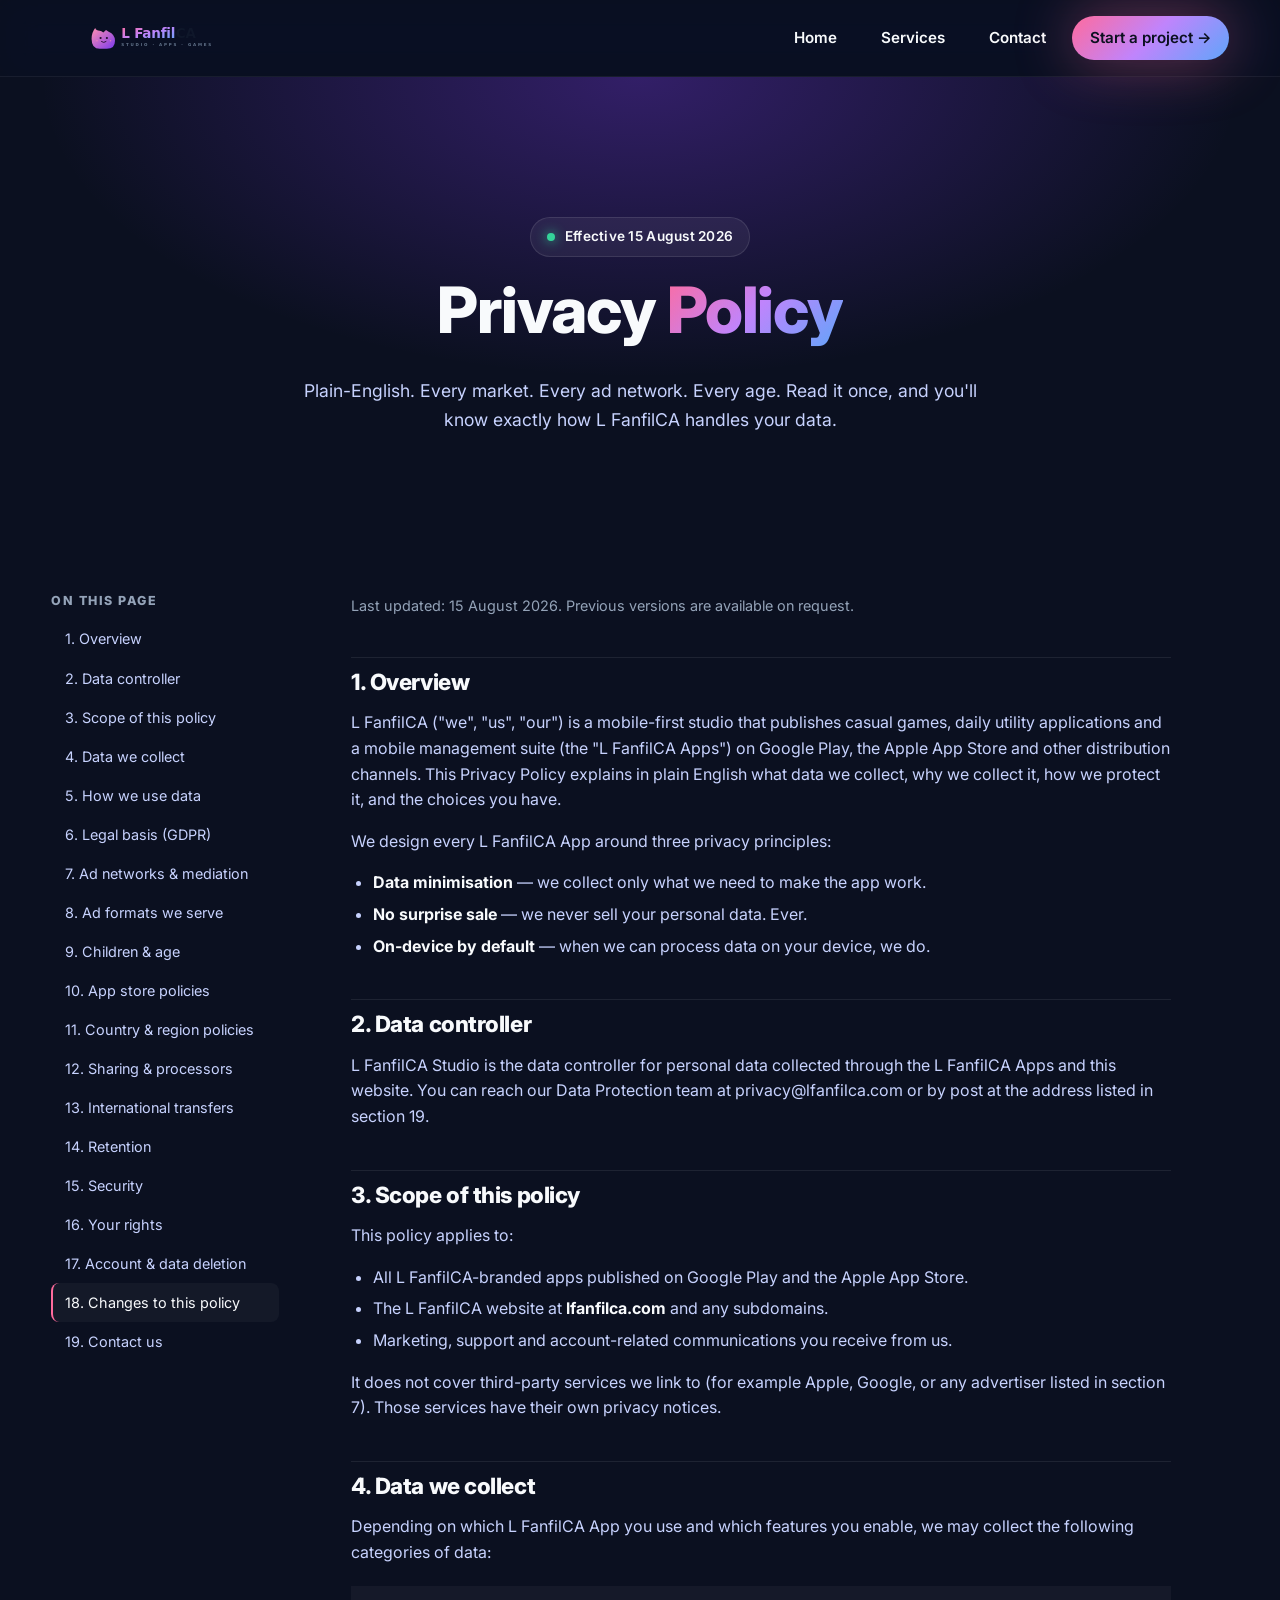
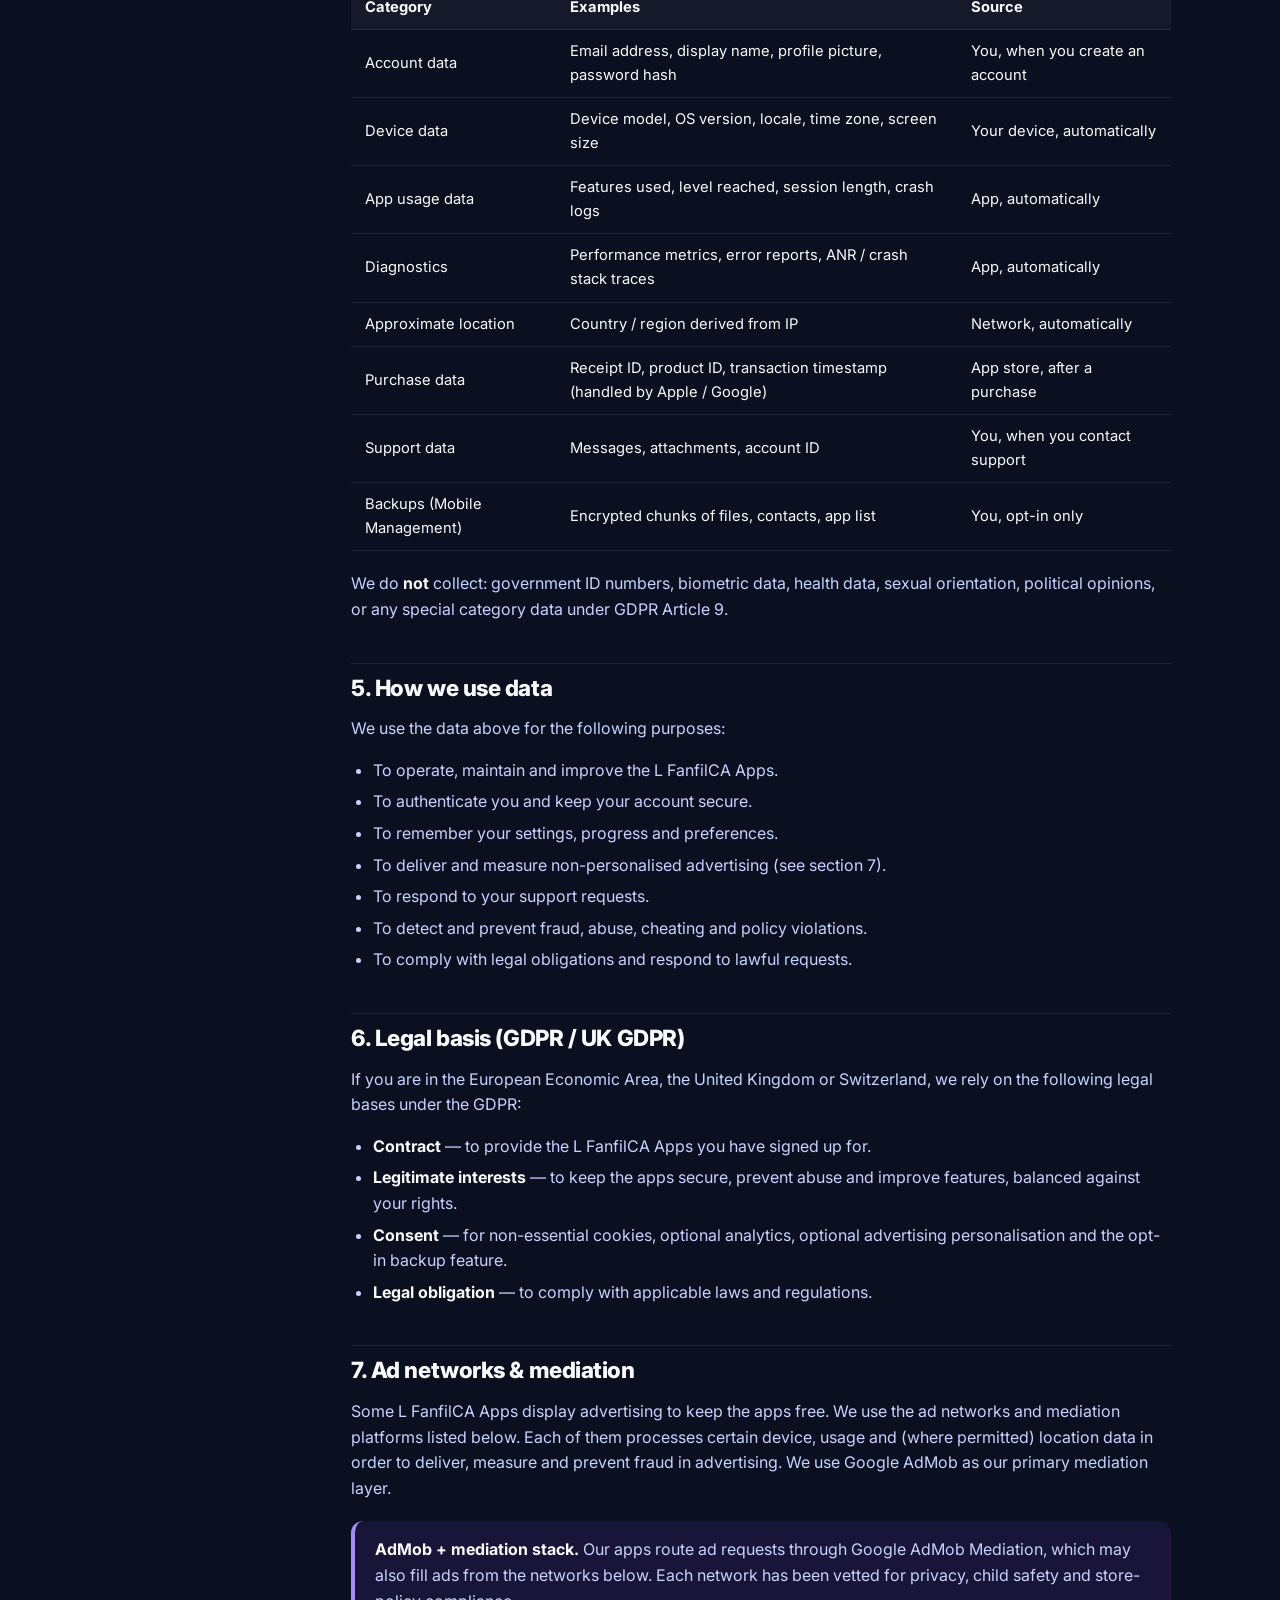
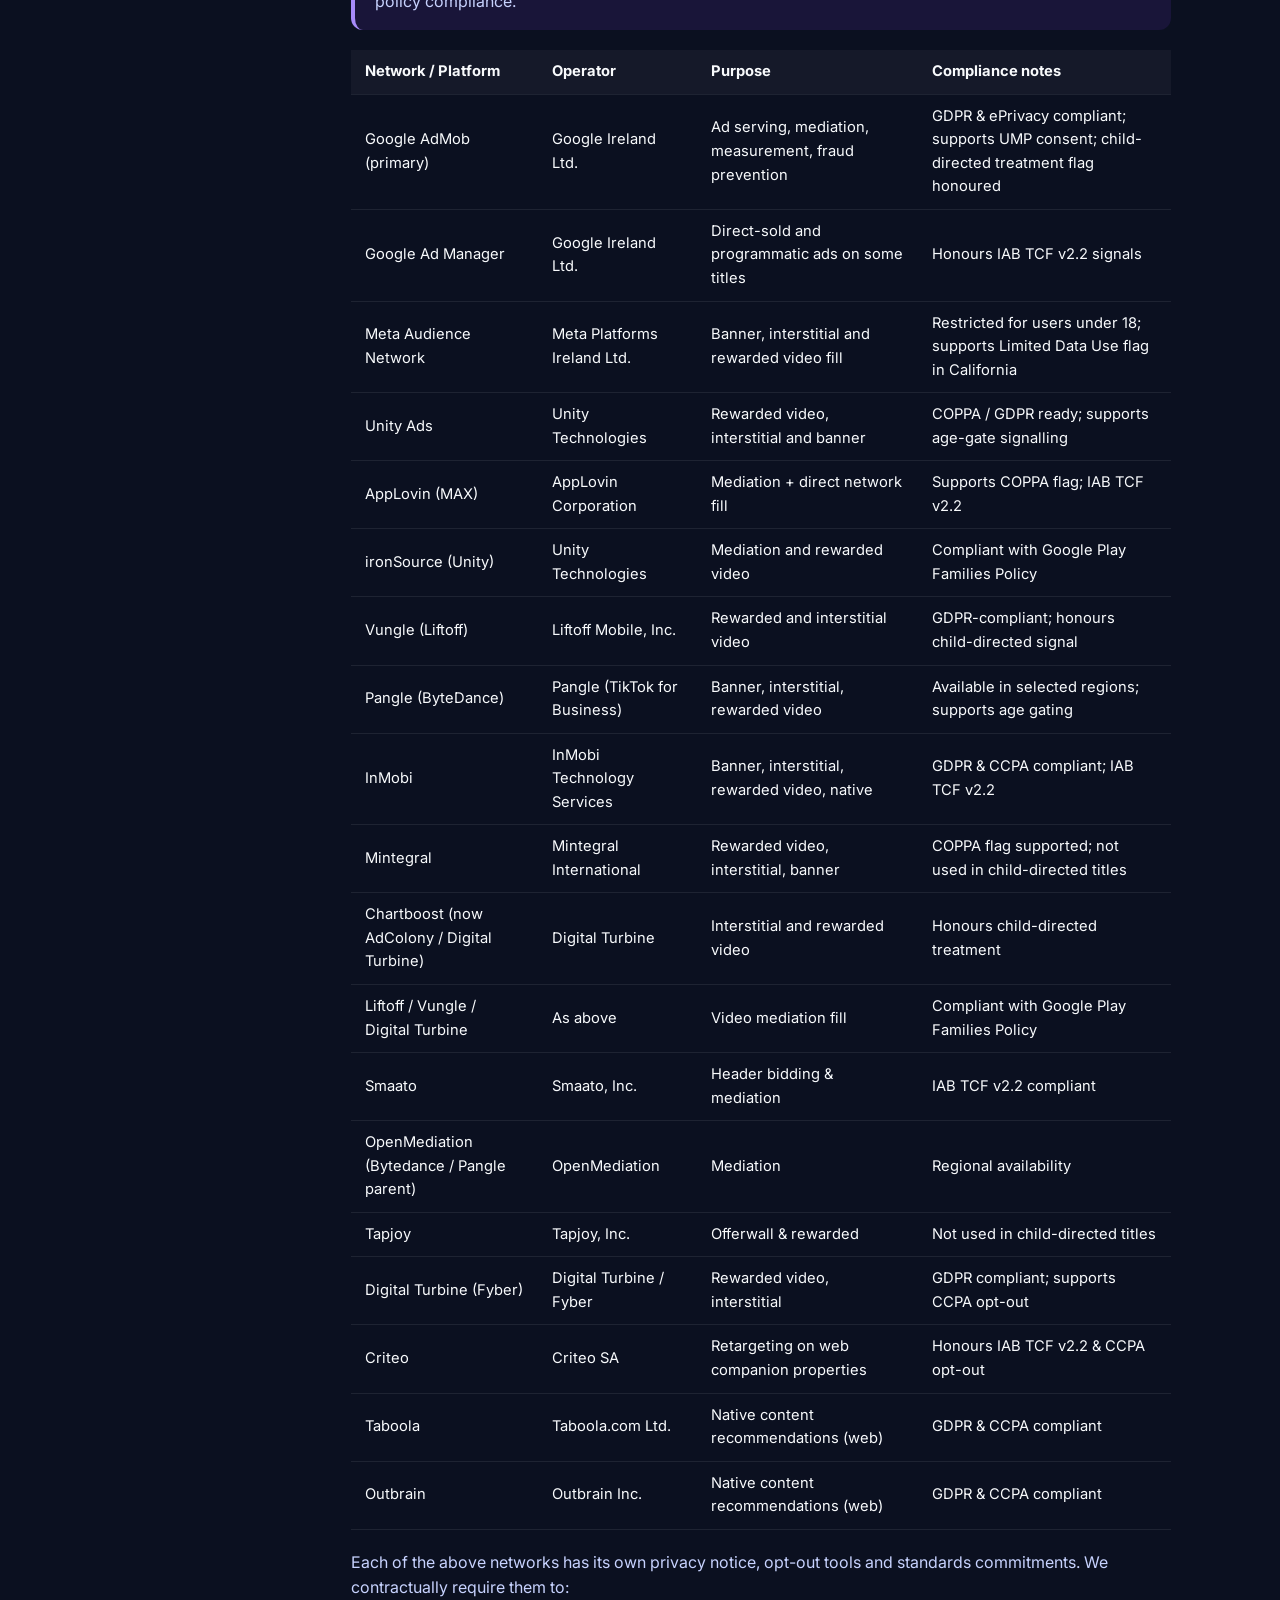
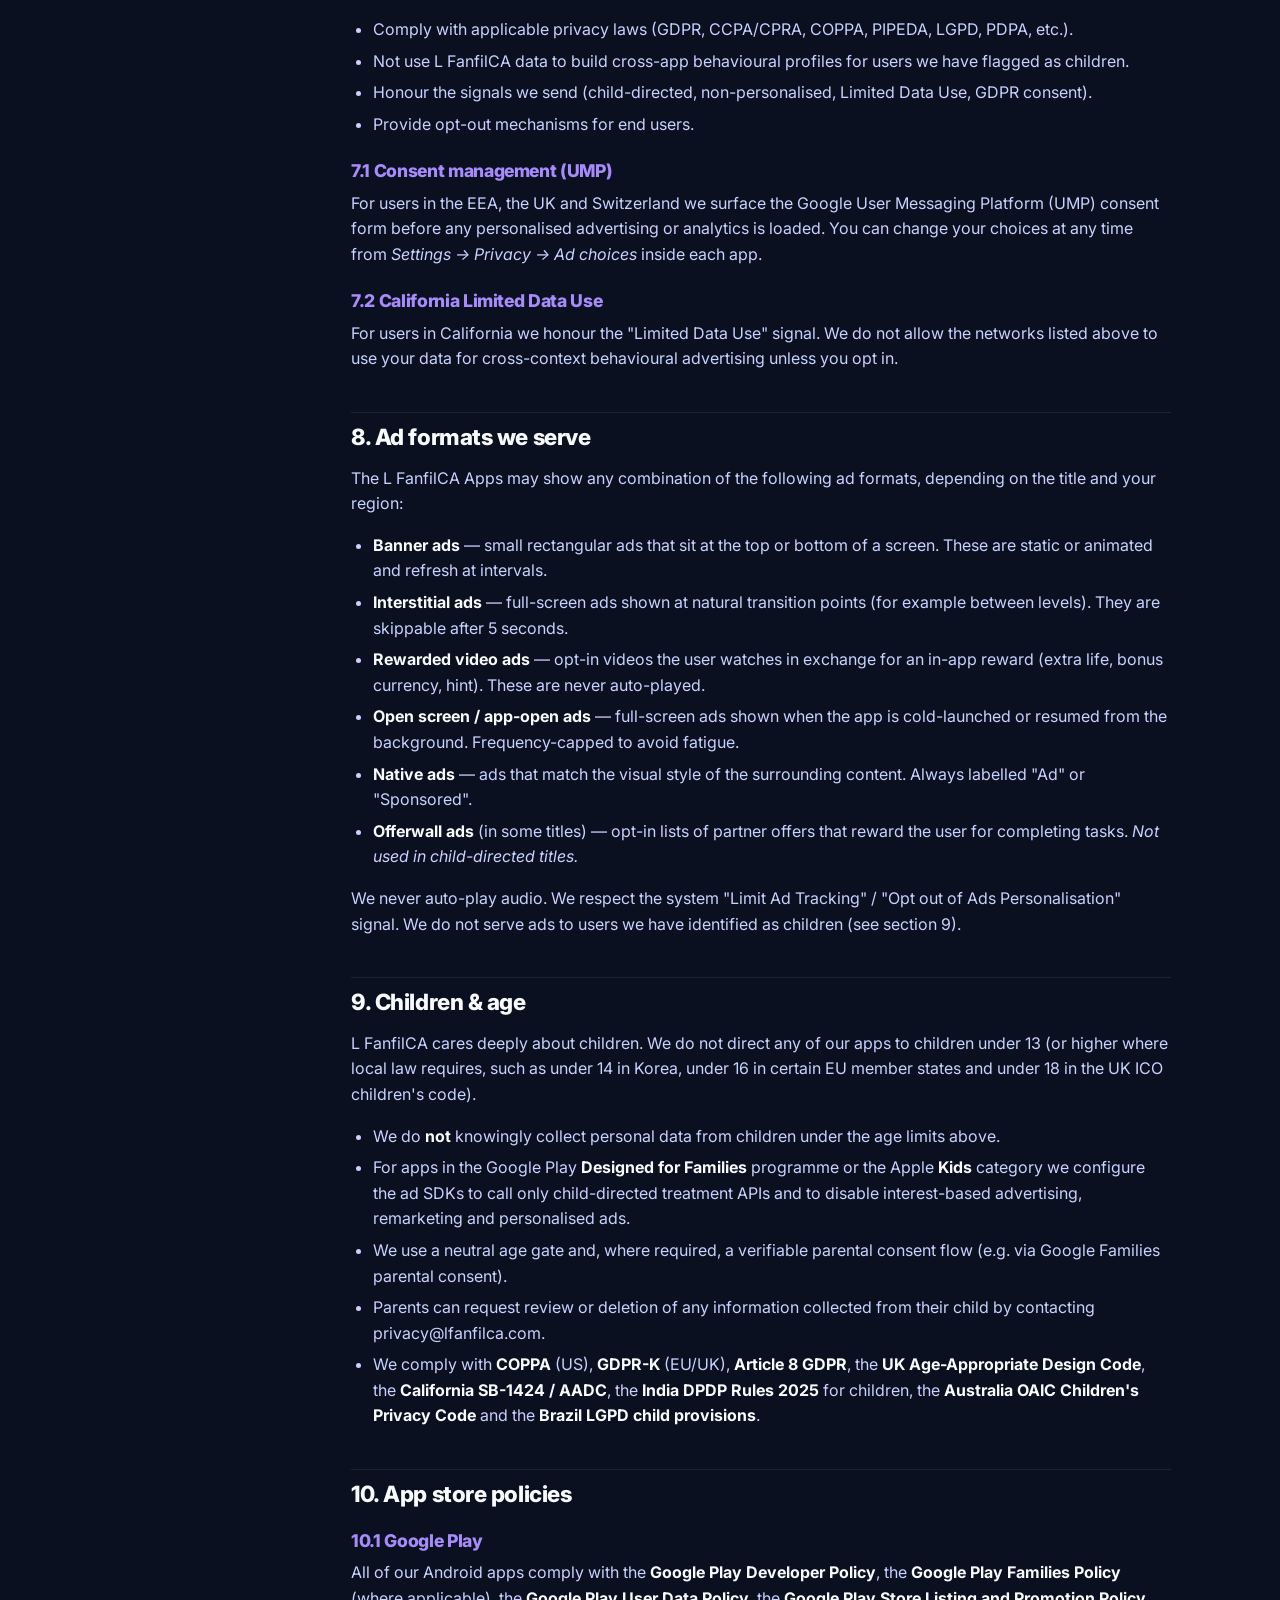
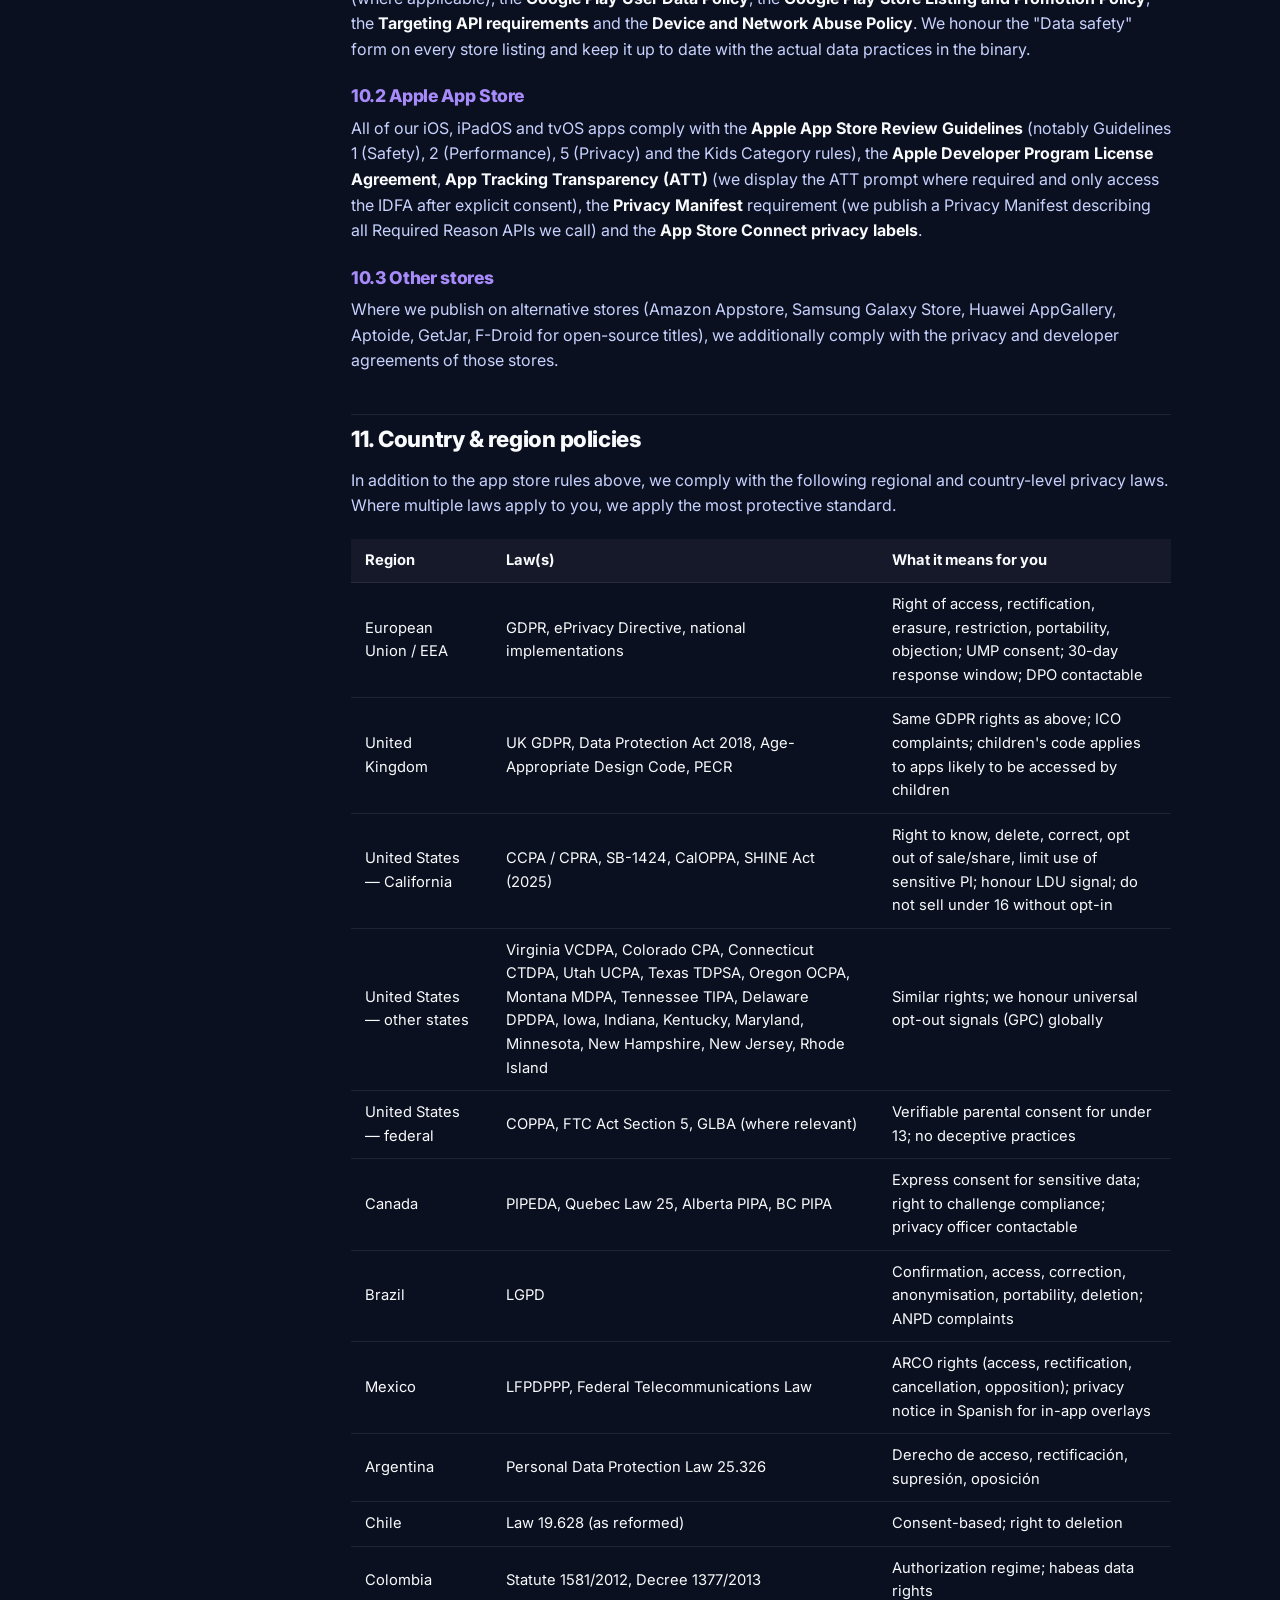
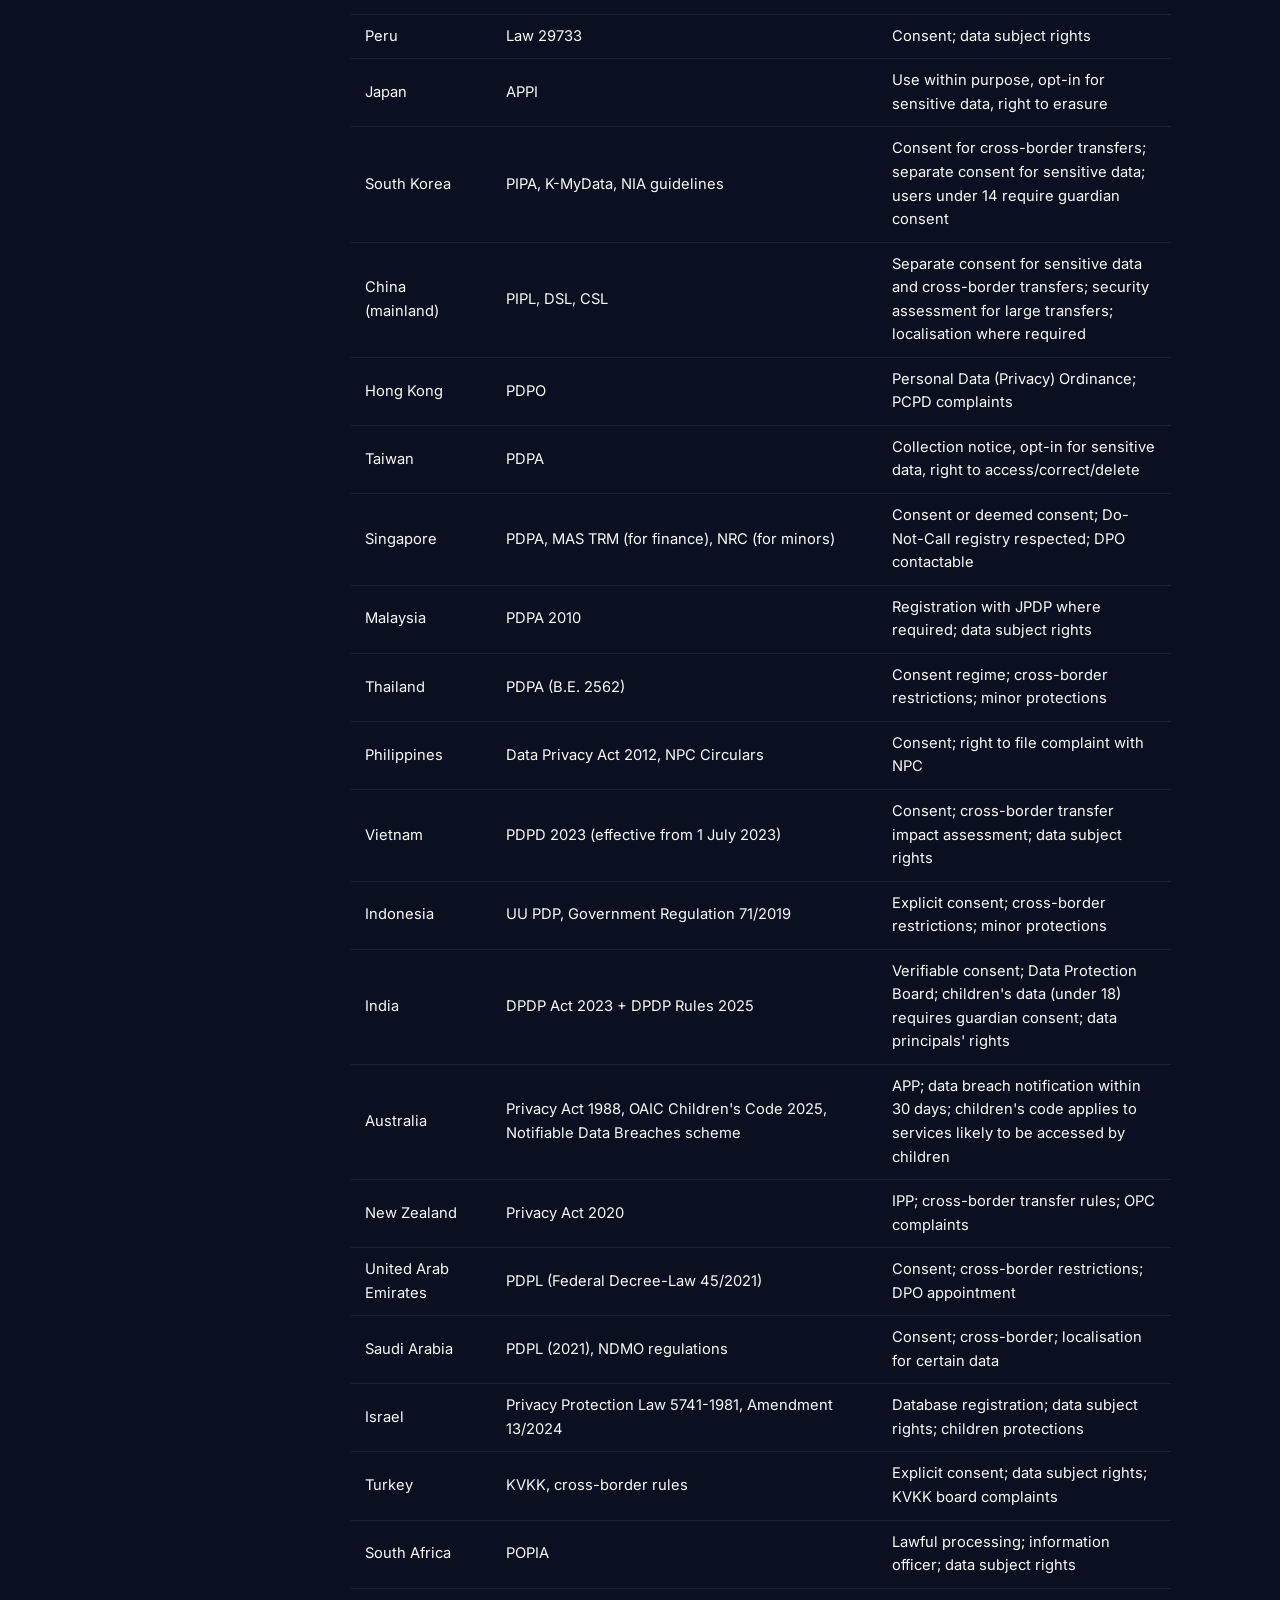
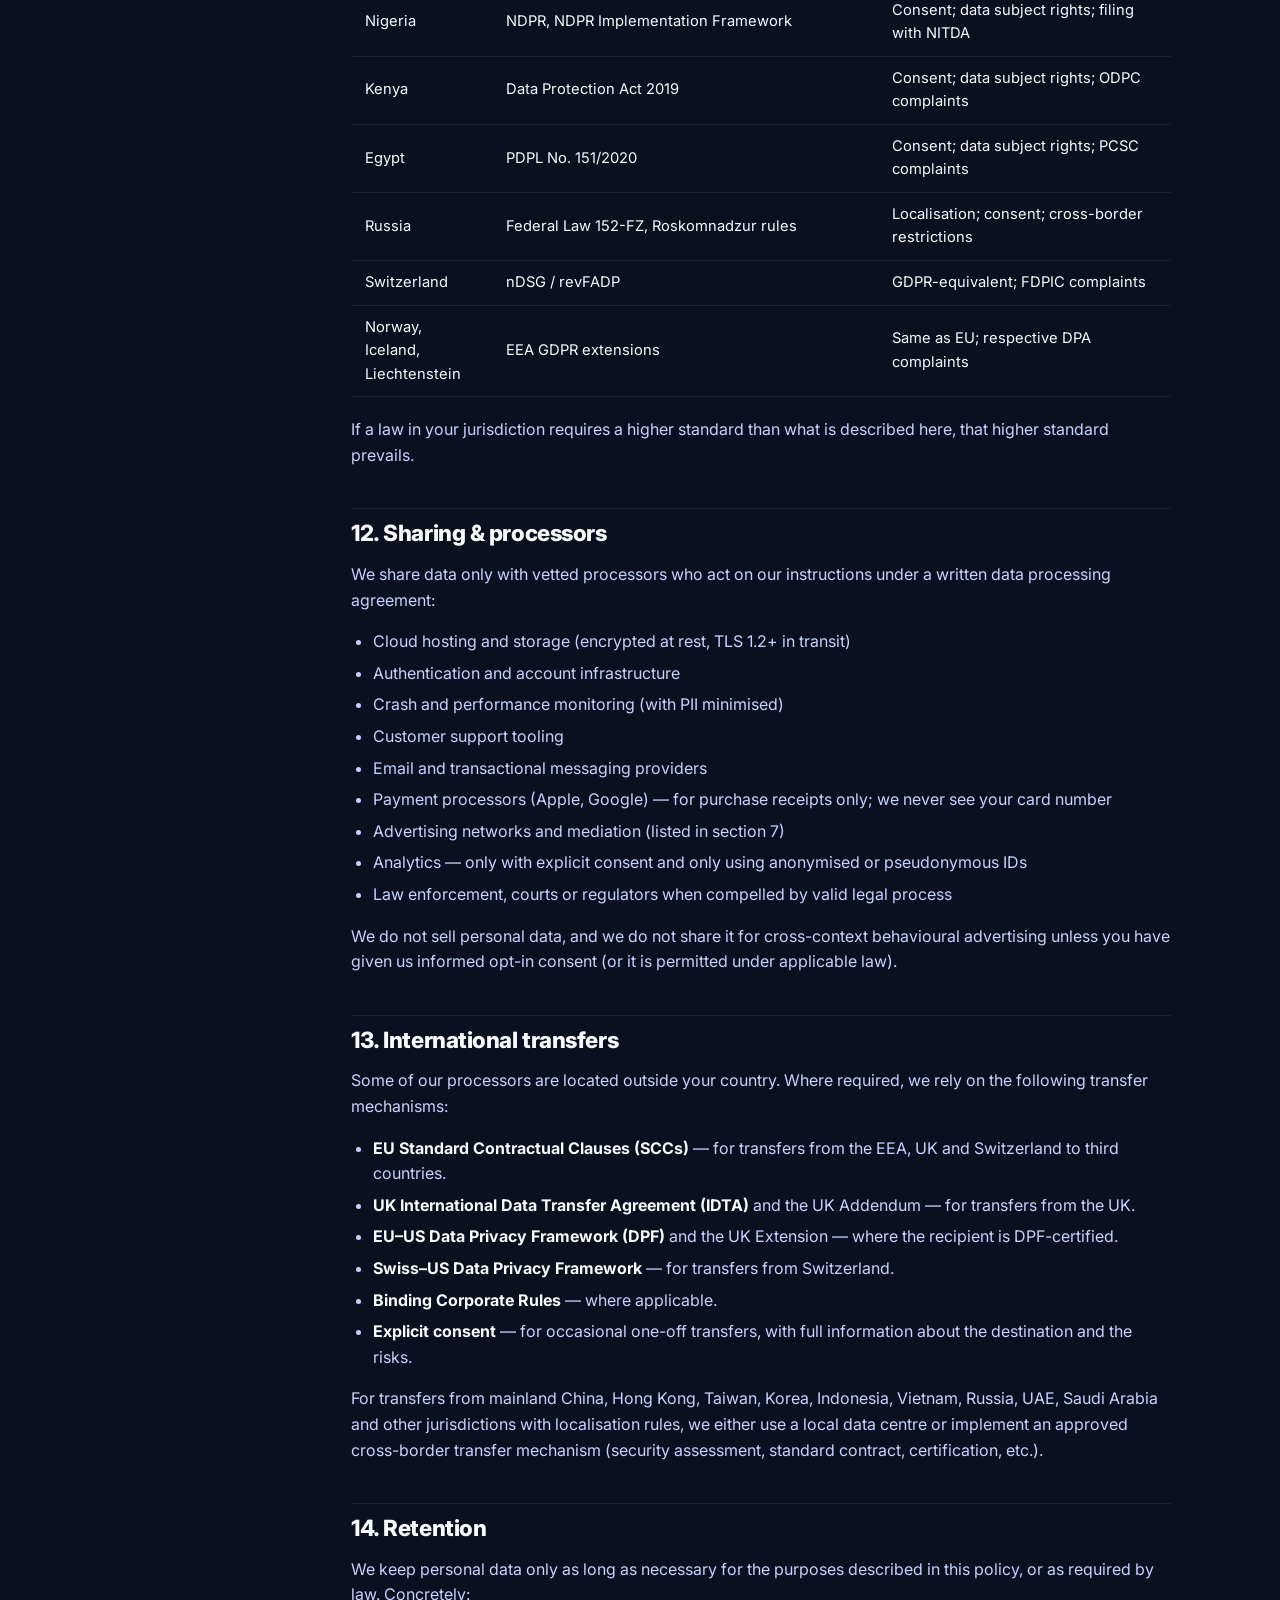
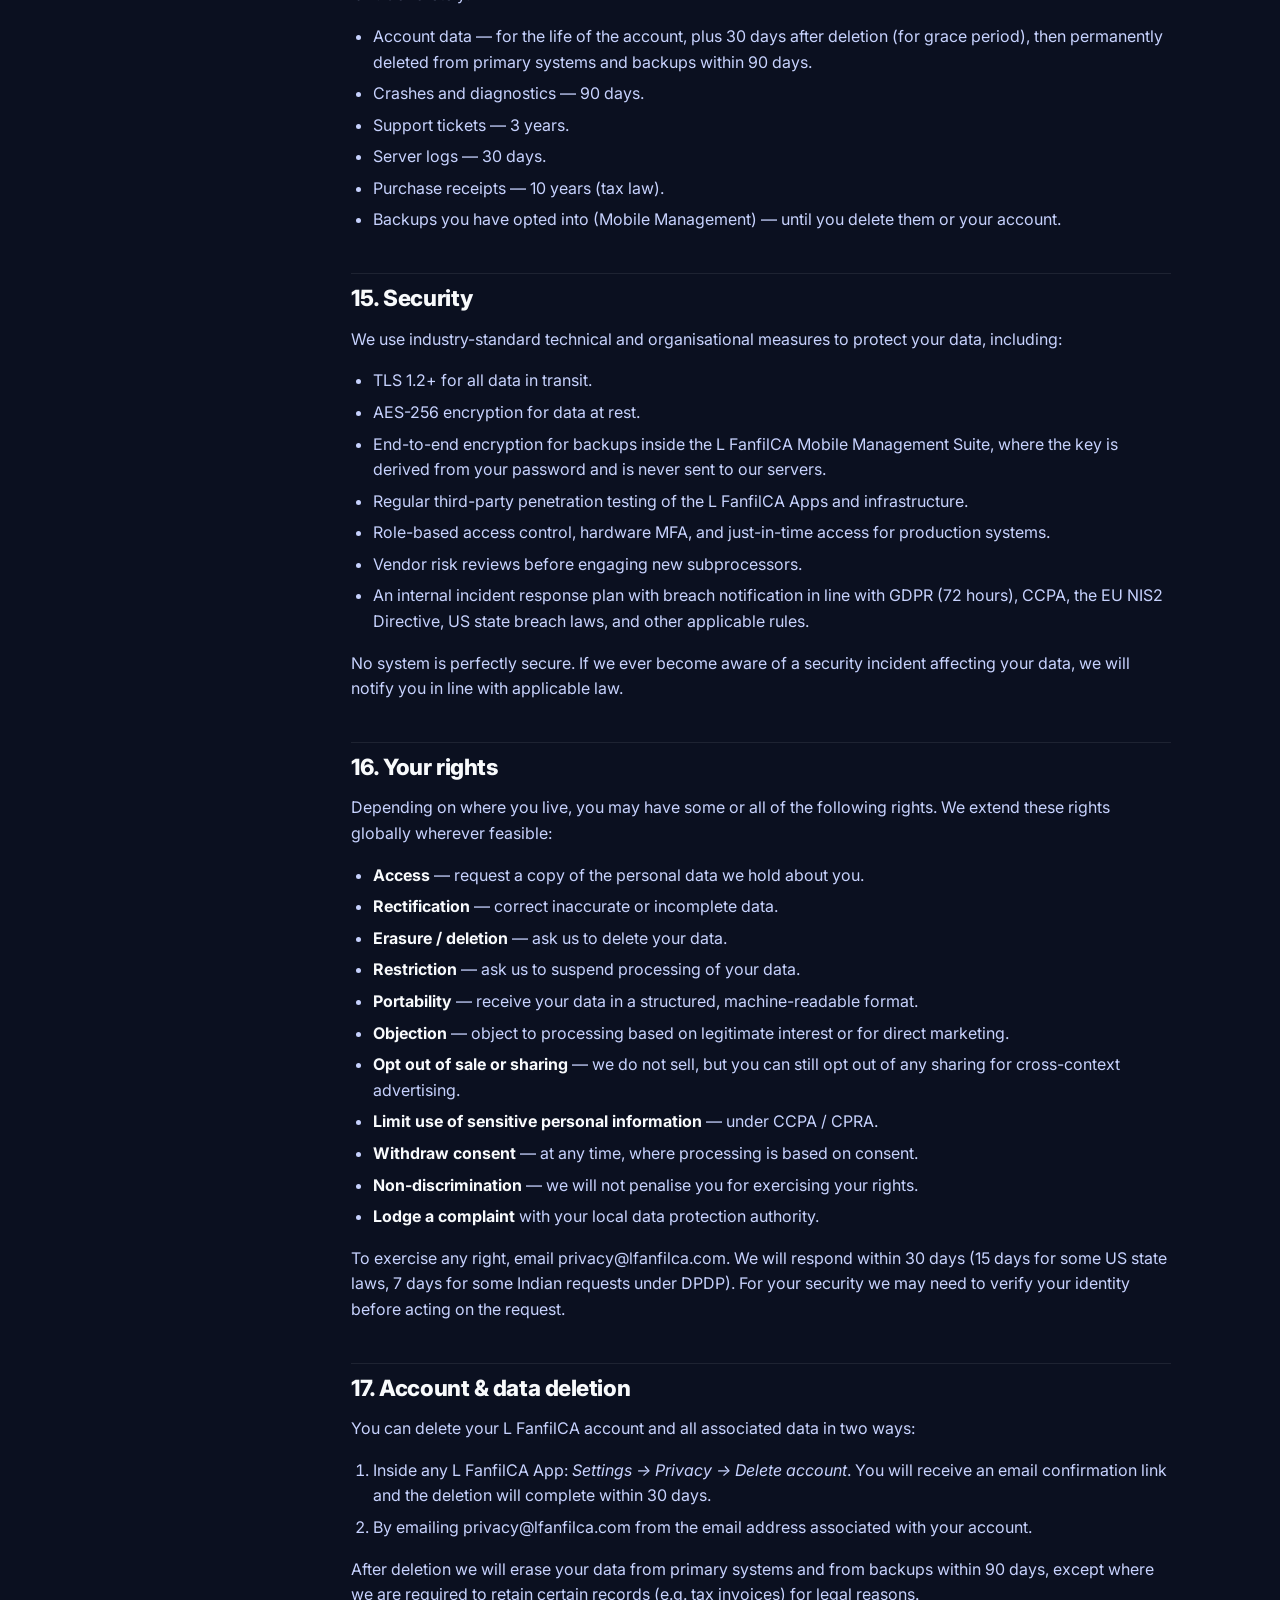
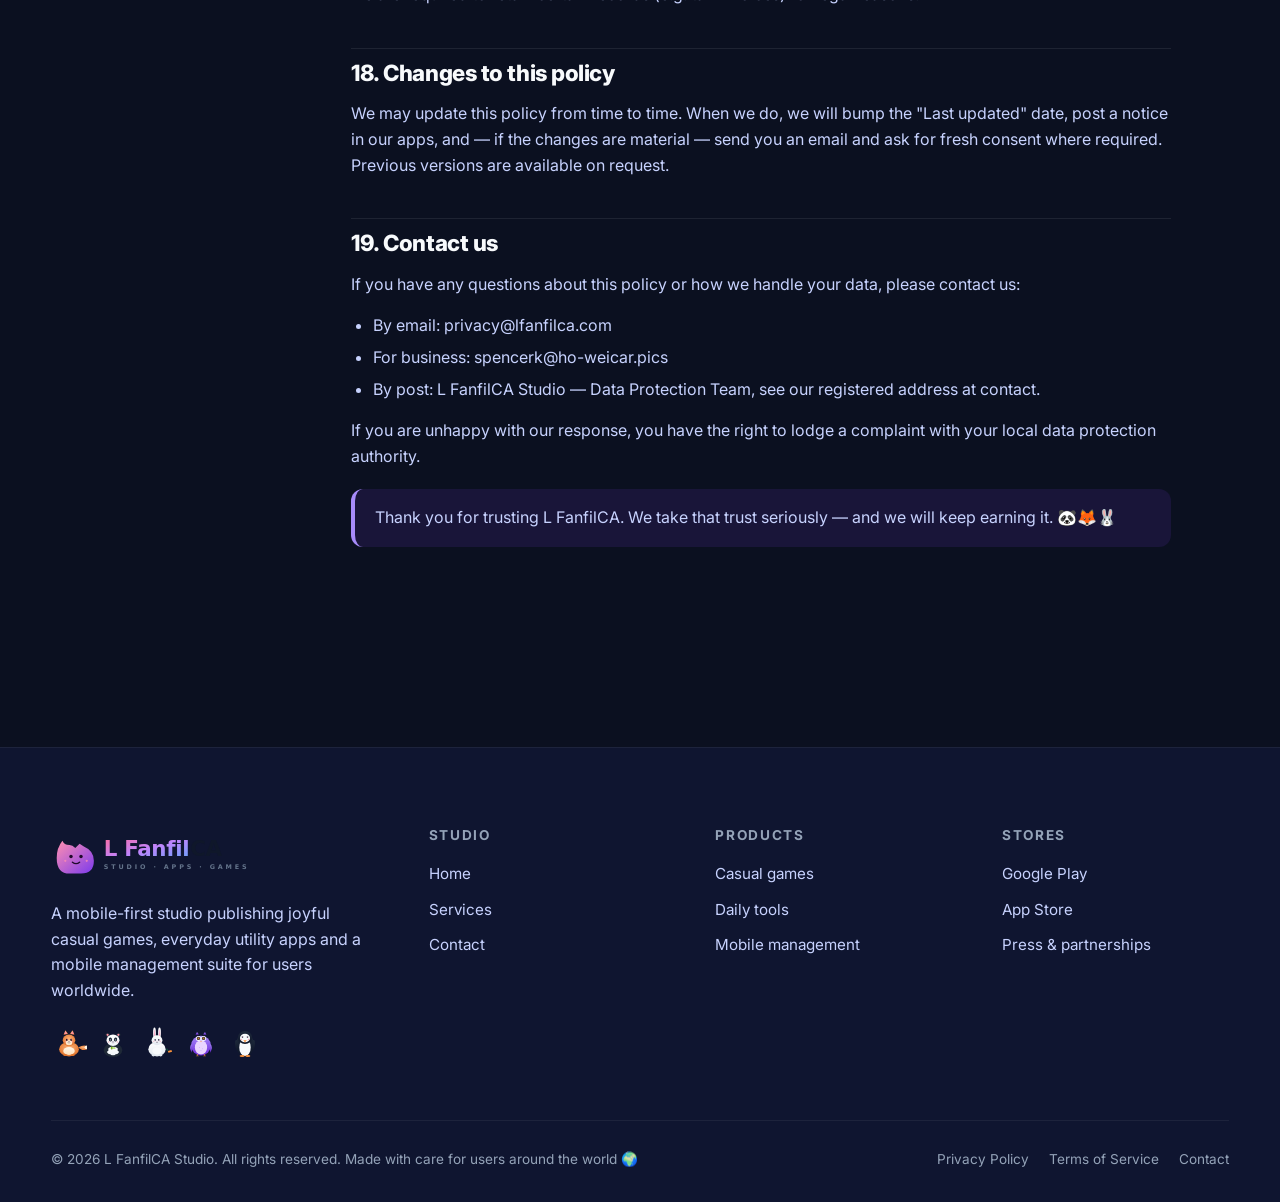
==== privacy.html @ ed920c5b "feat: launch L FanfilCA studio website - Home, Services, Contact, Privacy, Terms pages (English, SEO" ====
<!DOCTYPE html>
<html lang="en">
<head>
<meta charset="UTF-8" />
<meta name="viewport" content="width=device-width, initial-scale=1, viewport-fit=cover" />
<meta name="theme-color" content="#0B1020" />
<meta name="color-scheme" content="dark" />
<title>Privacy Policy — L FanfilCA</title>
<meta name="description" content="The full L FanfilCA privacy policy: how we collect, use, store and protect your data across our apps, games and mobile management suite." />
<meta name="keywords" content="L FanfilCA privacy policy, GDPR, CCPA, COPPA, AdMob, ad mediation, app privacy, data protection" />
<meta name="robots" content="index,follow,max-image-preview:large" />
<meta name="author" content="L FanfilCA Studio" />
<link rel="canonical" href="https://lfanfilca.com/privacy.html" />
<link rel="alternate" hreflang="en" href="https://lfanfilca.com/privacy.html" />
<link rel="alternate" hreflang="x-default" href="https://lfanfilca.com/privacy.html" />

<meta property="og:type" content="article" />
<meta property="og:site_name" content="L FanfilCA" />
<meta property="og:title" content="Privacy Policy — L FanfilCA" />
<meta property="og:description" content="The full L FanfilCA privacy policy." />
<meta property="og:url" content="https://lfanfilca.com/privacy.html" />
<meta property="og:image" content="https://lfanfilca.com/images/og-cover.png" />
<meta property="og:locale" content="en_US" />
<meta name="twitter:card" content="summary_large_image" />
<meta name="twitter:title" content="Privacy Policy — L FanfilCA" />
<meta name="twitter:description" content="The full L FanfilCA privacy policy." />

<link rel="icon" type="image/svg+xml" href="images/favicon.svg" />
<link rel="preconnect" href="https://fonts.googleapis.com" />
<link rel="preconnect" href="https://fonts.gstatic.com" crossorigin />
<link href="https://fonts.googleapis.com/css2?family=Inter:wght@400;500;600;700;800;900&display=swap" rel="stylesheet" />
<link rel="stylesheet" href="css/style.css" />
</head>
<body>
<a class="skip-link" href="#main">Skip to content</a>

<header class="nav" role="banner">
  <div class="nav-inner">
    <a class="nav-logo" href="/" aria-label="L FanfilCA home"><img src="images/logo.svg" alt="L FanfilCA" width="200" height="56" /></a>
    <button class="nav-burger" aria-expanded="false" aria-label="Toggle navigation" aria-controls="primary-nav"><span></span><span></span><span></span></button>
    <nav class="nav-links" id="primary-nav" aria-label="Primary">
      <a href="/">Home</a>
      <a href="services.html">Services</a>
      <a href="contact.html">Contact</a>
      <a class="nav-cta" href="contact.html#start">Start a project →</a>
    </nav>
  </div>
</header>

<main id="main">

<section class="page-header">
  <div class="container">
    <span class="hero-eyebrow" style="margin-bottom:18px;"><span class="dot"></span> Effective 15 August 2026</span>
    <h1>Privacy <span class="grad">Policy</span></h1>
    <p>Plain-English. Every market. Every ad network. Every age. Read it once, and you'll know exactly how L FanfilCA handles your data.</p>
  </div>
</section>

<section class="legal">
  <div class="container">
    <div class="legal-layout">

      <aside class="legal-toc" aria-label="Table of contents">
        <h4>On this page</h4>
        <a href="#overview">1. Overview</a>
        <a href="#controller">2. Data controller</a>
        <a href="#scope">3. Scope of this policy</a>
        <a href="#data-we-collect">4. Data we collect</a>
        <a href="#how-we-use">5. How we use data</a>
        <a href="#legal-basis">6. Legal basis (GDPR)</a>
        <a href="#ad-platforms">7. Ad networks &amp; mediation</a>
        <a href="#ad-formats">8. Ad formats we serve</a>
        <a href="#children">9. Children &amp; age</a>
        <a href="#store-policies">10. App store policies</a>
        <a href="#country-policies">11. Country &amp; region policies</a>
        <a href="#sharing">12. Sharing &amp; processors</a>
        <a href="#transfers">13. International transfers</a>
        <a href="#retention">14. Retention</a>
        <a href="#security">15. Security</a>
        <a href="#rights">16. Your rights</a>
        <a href="#account">17. Account &amp; data deletion</a>
        <a href="#changes">18. Changes to this policy</a>
        <a href="#contact">19. Contact us</a>
      </aside>

      <article class="legal-content">

        <p class="updated">Last updated: 15 August 2026. Previous versions are available on request.</p>

        <h2 id="overview">1. Overview</h2>
        <p>L FanfilCA ("we", "us", "our") is a mobile-first studio that publishes casual games, daily utility applications and a mobile management suite (the "L FanfilCA Apps") on Google Play, the Apple App Store and other distribution channels. This Privacy Policy explains in plain English what data we collect, why we collect it, how we protect it, and the choices you have.</p>
        <p>We design every L FanfilCA App around three privacy principles:</p>
        <ul>
          <li><strong>Data minimisation</strong> — we collect only what we need to make the app work.</li>
          <li><strong>No surprise sale</strong> — we never sell your personal data. Ever.</li>
          <li><strong>On-device by default</strong> — when we can process data on your device, we do.</li>
        </ul>

        <h2 id="controller">2. Data controller</h2>
        <p>L FanfilCA Studio is the data controller for personal data collected through the L FanfilCA Apps and this website. You can reach our Data Protection team at <a href="mailto:privacy@lfanfilca.com">privacy@lfanfilca.com</a> or by post at the address listed in section 19.</p>

        <h2 id="scope">3. Scope of this policy</h2>
        <p>This policy applies to:</p>
        <ul>
          <li>All L FanfilCA-branded apps published on Google Play and the Apple App Store.</li>
          <li>The L FanfilCA website at <strong>lfanfilca.com</strong> and any subdomains.</li>
          <li>Marketing, support and account-related communications you receive from us.</li>
        </ul>
        <p>It does not cover third-party services we link to (for example Apple, Google, or any advertiser listed in section 7). Those services have their own privacy notices.</p>

        <h2 id="data-we-collect">4. Data we collect</h2>
        <p>Depending on which L FanfilCA App you use and which features you enable, we may collect the following categories of data:</p>
        <table>
          <thead><tr><th>Category</th><th>Examples</th><th>Source</th></tr></thead>
          <tbody>
            <tr><td>Account data</td><td>Email address, display name, profile picture, password hash</td><td>You, when you create an account</td></tr>
            <tr><td>Device data</td><td>Device model, OS version, locale, time zone, screen size</td><td>Your device, automatically</td></tr>
            <tr><td>App usage data</td><td>Features used, level reached, session length, crash logs</td><td>App, automatically</td></tr>
            <tr><td>Diagnostics</td><td>Performance metrics, error reports, ANR / crash stack traces</td><td>App, automatically</td></tr>
            <tr><td>Approximate location</td><td>Country / region derived from IP</td><td>Network, automatically</td></tr>
            <tr><td>Purchase data</td><td>Receipt ID, product ID, transaction timestamp (handled by Apple / Google)</td><td>App store, after a purchase</td></tr>
            <tr><td>Support data</td><td>Messages, attachments, account ID</td><td>You, when you contact support</td></tr>
            <tr><td>Backups (Mobile Management)</td><td>Encrypted chunks of files, contacts, app list</td><td>You, opt-in only</td></tr>
          </tbody>
        </table>
        <p>We do <strong>not</strong> collect: government ID numbers, biometric data, health data, sexual orientation, political opinions, or any special category data under GDPR Article 9.</p>

        <h2 id="how-we-use">5. How we use data</h2>
        <p>We use the data above for the following purposes:</p>
        <ul>
          <li>To operate, maintain and improve the L FanfilCA Apps.</li>
          <li>To authenticate you and keep your account secure.</li>
          <li>To remember your settings, progress and preferences.</li>
          <li>To deliver and measure non-personalised advertising (see section 7).</li>
          <li>To respond to your support requests.</li>
          <li>To detect and prevent fraud, abuse, cheating and policy violations.</li>
          <li>To comply with legal obligations and respond to lawful requests.</li>
        </ul>

        <h2 id="legal-basis">6. Legal basis (GDPR / UK GDPR)</h2>
        <p>If you are in the European Economic Area, the United Kingdom or Switzerland, we rely on the following legal bases under the GDPR:</p>
        <ul>
          <li><strong>Contract</strong> — to provide the L FanfilCA Apps you have signed up for.</li>
          <li><strong>Legitimate interests</strong> — to keep the apps secure, prevent abuse and improve features, balanced against your rights.</li>
          <li><strong>Consent</strong> — for non-essential cookies, optional analytics, optional advertising personalisation and the opt-in backup feature.</li>
          <li><strong>Legal obligation</strong> — to comply with applicable laws and regulations.</li>
        </ul>

        <h2 id="ad-platforms">7. Ad networks &amp; mediation</h2>
        <p>Some L FanfilCA Apps display advertising to keep the apps free. We use the ad networks and mediation platforms listed below. Each of them processes certain device, usage and (where permitted) location data in order to deliver, measure and prevent fraud in advertising. We use Google AdMob as our primary mediation layer.</p>
        <p class="callout"><strong>AdMob + mediation stack.</strong> Our apps route ad requests through Google AdMob Mediation, which may also fill ads from the networks below. Each network has been vetted for privacy, child safety and store-policy compliance.</p>
        <table>
          <thead><tr><th>Network / Platform</th><th>Operator</th><th>Purpose</th><th>Compliance notes</th></tr></thead>
          <tbody>
            <tr><td>Google AdMob (primary)</td><td>Google Ireland Ltd.</td><td>Ad serving, mediation, measurement, fraud prevention</td><td>GDPR &amp; ePrivacy compliant; supports UMP consent; child-directed treatment flag honoured</td></tr>
            <tr><td>Google Ad Manager</td><td>Google Ireland Ltd.</td><td>Direct-sold and programmatic ads on some titles</td><td>Honours IAB TCF v2.2 signals</td></tr>
            <tr><td>Meta Audience Network</td><td>Meta Platforms Ireland Ltd.</td><td>Banner, interstitial and rewarded video fill</td><td>Restricted for users under 18; supports Limited Data Use flag in California</td></tr>
            <tr><td>Unity Ads</td><td>Unity Technologies</td><td>Rewarded video, interstitial and banner</td><td>COPPA / GDPR ready; supports age-gate signalling</td></tr>
            <tr><td>AppLovin (MAX)</td><td>AppLovin Corporation</td><td>Mediation + direct network fill</td><td>Supports COPPA flag; IAB TCF v2.2</td></tr>
            <tr><td>ironSource (Unity)</td><td>Unity Technologies</td><td>Mediation and rewarded video</td><td>Compliant with Google Play Families Policy</td></tr>
            <tr><td>Vungle (Liftoff)</td><td>Liftoff Mobile, Inc.</td><td>Rewarded and interstitial video</td><td>GDPR-compliant; honours child-directed signal</td></tr>
            <tr><td>Pangle (ByteDance)</td><td>Pangle (TikTok for Business)</td><td>Banner, interstitial, rewarded video</td><td>Available in selected regions; supports age gating</td></tr>
            <tr><td>InMobi</td><td>InMobi Technology Services</td><td>Banner, interstitial, rewarded video, native</td><td>GDPR &amp; CCPA compliant; IAB TCF v2.2</td></tr>
            <tr><td>Mintegral</td><td>Mintegral International</td><td>Rewarded video, interstitial, banner</td><td>COPPA flag supported; not used in child-directed titles</td></tr>
            <tr><td>Chartboost (now AdColony / Digital Turbine)</td><td>Digital Turbine</td><td>Interstitial and rewarded video</td><td>Honours child-directed treatment</td></tr>
            <tr><td>Liftoff / Vungle / Digital Turbine</td><td>As above</td><td>Video mediation fill</td><td>Compliant with Google Play Families Policy</td></tr>
            <tr><td>Smaato</td><td>Smaato, Inc.</td><td>Header bidding &amp; mediation</td><td>IAB TCF v2.2 compliant</td></tr>
            <tr><td>OpenMediation (Bytedance / Pangle parent)</td><td>OpenMediation</td><td>Mediation</td><td>Regional availability</td></tr>
            <tr><td>Tapjoy</td><td>Tapjoy, Inc.</td><td>Offerwall &amp; rewarded</td><td>Not used in child-directed titles</td></tr>
            <tr><td>Digital Turbine (Fyber)</td><td>Digital Turbine / Fyber</td><td>Rewarded video, interstitial</td><td>GDPR compliant; supports CCPA opt-out</td></tr>
            <tr><td>Criteo</td><td>Criteo SA</td><td>Retargeting on web companion properties</td><td>Honours IAB TCF v2.2 &amp; CCPA opt-out</td></tr>
            <tr><td>Taboola</td><td>Taboola.com Ltd.</td><td>Native content recommendations (web)</td><td>GDPR &amp; CCPA compliant</td></tr>
            <tr><td>Outbrain</td><td>Outbrain Inc.</td><td>Native content recommendations (web)</td><td>GDPR &amp; CCPA compliant</td></tr>
          </tbody>
        </table>
        <p>Each of the above networks has its own privacy notice, opt-out tools and standards commitments. We contractually require them to:</p>
        <ul>
          <li>Comply with applicable privacy laws (GDPR, CCPA/CPRA, COPPA, PIPEDA, LGPD, PDPA, etc.).</li>
          <li>Not use L FanfilCA data to build cross-app behavioural profiles for users we have flagged as children.</li>
          <li>Honour the signals we send (child-directed, non-personalised, Limited Data Use, GDPR consent).</li>
          <li>Provide opt-out mechanisms for end users.</li>
        </ul>

        <h3>7.1 Consent management (UMP)</h3>
        <p>For users in the EEA, the UK and Switzerland we surface the Google User Messaging Platform (UMP) consent form before any personalised advertising or analytics is loaded. You can change your choices at any time from <em>Settings → Privacy → Ad choices</em> inside each app.</p>

        <h3>7.2 California Limited Data Use</h3>
        <p>For users in California we honour the "Limited Data Use" signal. We do not allow the networks listed above to use your data for cross-context behavioural advertising unless you opt in.</p>

        <h2 id="ad-formats">8. Ad formats we serve</h2>
        <p>The L FanfilCA Apps may show any combination of the following ad formats, depending on the title and your region:</p>
        <ul>
          <li><strong>Banner ads</strong> — small rectangular ads that sit at the top or bottom of a screen. These are static or animated and refresh at intervals.</li>
          <li><strong>Interstitial ads</strong> — full-screen ads shown at natural transition points (for example between levels). They are skippable after 5 seconds.</li>
          <li><strong>Rewarded video ads</strong> — opt-in videos the user watches in exchange for an in-app reward (extra life, bonus currency, hint). These are never auto-played.</li>
          <li><strong>Open screen / app-open ads</strong> — full-screen ads shown when the app is cold-launched or resumed from the background. Frequency-capped to avoid fatigue.</li>
          <li><strong>Native ads</strong> — ads that match the visual style of the surrounding content. Always labelled "Ad" or "Sponsored".</li>
          <li><strong>Offerwall ads</strong> (in some titles) — opt-in lists of partner offers that reward the user for completing tasks. <em>Not used in child-directed titles.</em></li>
        </ul>
        <p>We never auto-play audio. We respect the system "Limit Ad Tracking" / "Opt out of Ads Personalisation" signal. We do not serve ads to users we have identified as children (see section 9).</p>

        <h2 id="children">9. Children &amp; age</h2>
        <p>L FanfilCA cares deeply about children. We do not direct any of our apps to children under 13 (or higher where local law requires, such as under 14 in Korea, under 16 in certain EU member states and under 18 in the UK ICO children's code).</p>
        <ul>
          <li>We do <strong>not</strong> knowingly collect personal data from children under the age limits above.</li>
          <li>For apps in the Google Play <strong>Designed for Families</strong> programme or the Apple <strong>Kids</strong> category we configure the ad SDKs to call only child-directed treatment APIs and to disable interest-based advertising, remarketing and personalised ads.</li>
          <li>We use a neutral age gate and, where required, a verifiable parental consent flow (e.g. via Google Families parental consent).</li>
          <li>Parents can request review or deletion of any information collected from their child by contacting <a href="mailto:privacy@lfanfilca.com">privacy@lfanfilca.com</a>.</li>
          <li>We comply with <strong>COPPA</strong> (US), <strong>GDPR-K</strong> (EU/UK), <strong>Article 8 GDPR</strong>, the <strong>UK Age-Appropriate Design Code</strong>, the <strong>California SB-1424 / AADC</strong>, the <strong>India DPDP Rules 2025</strong> for children, the <strong>Australia OAIC Children's Privacy Code</strong> and the <strong>Brazil LGPD child provisions</strong>.</li>
        </ul>

        <h2 id="store-policies">10. App store policies</h2>
        <h3>10.1 Google Play</h3>
        <p>All of our Android apps comply with the <strong>Google Play Developer Policy</strong>, the <strong>Google Play Families Policy</strong> (where applicable), the <strong>Google Play User Data Policy</strong>, the <strong>Google Play Store Listing and Promotion Policy</strong>, the <strong>Targeting API requirements</strong> and the <strong>Device and Network Abuse Policy</strong>. We honour the "Data safety" form on every store listing and keep it up to date with the actual data practices in the binary.</p>

        <h3>10.2 Apple App Store</h3>
        <p>All of our iOS, iPadOS and tvOS apps comply with the <strong>Apple App Store Review Guidelines</strong> (notably Guidelines 1 (Safety), 2 (Performance), 5 (Privacy) and the Kids Category rules), the <strong>Apple Developer Program License Agreement</strong>, <strong>App Tracking Transparency (ATT)</strong> (we display the ATT prompt where required and only access the IDFA after explicit consent), the <strong>Privacy Manifest</strong> requirement (we publish a Privacy Manifest describing all Required Reason APIs we call) and the <strong>App Store Connect privacy labels</strong>.</p>

        <h3>10.3 Other stores</h3>
        <p>Where we publish on alternative stores (Amazon Appstore, Samsung Galaxy Store, Huawei AppGallery, Aptoide, GetJar, F-Droid for open-source titles), we additionally comply with the privacy and developer agreements of those stores.</p>

        <h2 id="country-policies">11. Country &amp; region policies</h2>
        <p>In addition to the app store rules above, we comply with the following regional and country-level privacy laws. Where multiple laws apply to you, we apply the most protective standard.</p>
        <table>
          <thead><tr><th>Region</th><th>Law(s)</th><th>What it means for you</th></tr></thead>
          <tbody>
            <tr><td>European Union / EEA</td><td>GDPR, ePrivacy Directive, national implementations</td><td>Right of access, rectification, erasure, restriction, portability, objection; UMP consent; 30-day response window; DPO contactable</td></tr>
            <tr><td>United Kingdom</td><td>UK GDPR, Data Protection Act 2018, Age-Appropriate Design Code, PECR</td><td>Same GDPR rights as above; ICO complaints; children's code applies to apps likely to be accessed by children</td></tr>
            <tr><td>United States — California</td><td>CCPA / CPRA, SB-1424, CalOPPA, SHINE Act (2025)</td><td>Right to know, delete, correct, opt out of sale/share, limit use of sensitive PI; honour LDU signal; do not sell under 16 without opt-in</td></tr>
            <tr><td>United States — other states</td><td>Virginia VCDPA, Colorado CPA, Connecticut CTDPA, Utah UCPA, Texas TDPSA, Oregon OCPA, Montana MDPA, Tennessee TIPA, Delaware DPDPA, Iowa, Indiana, Kentucky, Maryland, Minnesota, New Hampshire, New Jersey, Rhode Island</td><td>Similar rights; we honour universal opt-out signals (GPC) globally</td></tr>
            <tr><td>United States — federal</td><td>COPPA, FTC Act Section 5, GLBA (where relevant)</td><td>Verifiable parental consent for under 13; no deceptive practices</td></tr>
            <tr><td>Canada</td><td>PIPEDA, Quebec Law 25, Alberta PIPA, BC PIPA</td><td>Express consent for sensitive data; right to challenge compliance; privacy officer contactable</td></tr>
            <tr><td>Brazil</td><td>LGPD</td><td>Confirmation, access, correction, anonymisation, portability, deletion; ANPD complaints</td></tr>
            <tr><td>Mexico</td><td>LFPDPPP, Federal Telecommunications Law</td><td>ARCO rights (access, rectification, cancellation, opposition); privacy notice in Spanish for in-app overlays</td></tr>
            <tr><td>Argentina</td><td>Personal Data Protection Law 25.326</td><td>Derecho de acceso, rectificación, supresión, oposición</td></tr>
            <tr><td>Chile</td><td>Law 19.628 (as reformed)</td><td>Consent-based; right to deletion</td></tr>
            <tr><td>Colombia</td><td>Statute 1581/2012, Decree 1377/2013</td><td>Authorization regime; habeas data rights</td></tr>
            <tr><td>Peru</td><td>Law 29733</td><td>Consent; data subject rights</td></tr>
            <tr><td>Japan</td><td>APPI</td><td>Use within purpose, opt-in for sensitive data, right to erasure</td></tr>
            <tr><td>South Korea</td><td>PIPA, K-MyData, NIA guidelines</td><td>Consent for cross-border transfers; separate consent for sensitive data; users under 14 require guardian consent</td></tr>
            <tr><td>China (mainland)</td><td>PIPL, DSL, CSL</td><td>Separate consent for sensitive data and cross-border transfers; security assessment for large transfers; localisation where required</td></tr>
            <tr><td>Hong Kong</td><td>PDPO</td><td>Personal Data (Privacy) Ordinance; PCPD complaints</td></tr>
            <tr><td>Taiwan</td><td>PDPA</td><td>Collection notice, opt-in for sensitive data, right to access/correct/delete</td></tr>
            <tr><td>Singapore</td><td>PDPA, MAS TRM (for finance), NRC (for minors)</td><td>Consent or deemed consent; Do-Not-Call registry respected; DPO contactable</td></tr>
            <tr><td>Malaysia</td><td>PDPA 2010</td><td>Registration with JPDP where required; data subject rights</td></tr>
            <tr><td>Thailand</td><td>PDPA (B.E. 2562)</td><td>Consent regime; cross-border restrictions; minor protections</td></tr>
            <tr><td>Philippines</td><td>Data Privacy Act 2012, NPC Circulars</td><td>Consent; right to file complaint with NPC</td></tr>
            <tr><td>Vietnam</td><td>PDPD 2023 (effective from 1 July 2023)</td><td>Consent; cross-border transfer impact assessment; data subject rights</td></tr>
            <tr><td>Indonesia</td><td>UU PDP, Government Regulation 71/2019</td><td>Explicit consent; cross-border restrictions; minor protections</td></tr>
            <tr><td>India</td><td>DPDP Act 2023 + DPDP Rules 2025</td><td>Verifiable consent; Data Protection Board; children's data (under 18) requires guardian consent; data principals' rights</td></tr>
            <tr><td>Australia</td><td>Privacy Act 1988, OAIC Children's Code 2025, Notifiable Data Breaches scheme</td><td>APP; data breach notification within 30 days; children's code applies to services likely to be accessed by children</td></tr>
            <tr><td>New Zealand</td><td>Privacy Act 2020</td><td>IPP; cross-border transfer rules; OPC complaints</td></tr>
            <tr><td>United Arab Emirates</td><td>PDPL (Federal Decree-Law 45/2021)</td><td>Consent; cross-border restrictions; DPO appointment</td></tr>
            <tr><td>Saudi Arabia</td><td>PDPL (2021), NDMO regulations</td><td>Consent; cross-border; localisation for certain data</td></tr>
            <tr><td>Israel</td><td>Privacy Protection Law 5741-1981, Amendment 13/2024</td><td>Database registration; data subject rights; children protections</td></tr>
            <tr><td>Turkey</td><td>KVKK, cross-border rules</td><td>Explicit consent; data subject rights; KVKK board complaints</td></tr>
            <tr><td>South Africa</td><td>POPIA</td><td>Lawful processing; information officer; data subject rights</td></tr>
            <tr><td>Nigeria</td><td>NDPR, NDPR Implementation Framework</td><td>Consent; data subject rights; filing with NITDA</td></tr>
            <tr><td>Kenya</td><td>Data Protection Act 2019</td><td>Consent; data subject rights; ODPC complaints</td></tr>
            <tr><td>Egypt</td><td>PDPL No. 151/2020</td><td>Consent; data subject rights; PCSC complaints</td></tr>
            <tr><td>Russia</td><td>Federal Law 152-FZ, Roskomnadzur rules</td><td>Localisation; consent; cross-border restrictions</td></tr>
            <tr><td>Switzerland</td><td>nDSG / revFADP</td><td>GDPR-equivalent; FDPIC complaints</td></tr>
            <tr><td>Norway, Iceland, Liechtenstein</td><td>EEA GDPR extensions</td><td>Same as EU; respective DPA complaints</td></tr>
          </tbody>
        </table>
        <p>If a law in your jurisdiction requires a higher standard than what is described here, that higher standard prevails.</p>

        <h2 id="sharing">12. Sharing &amp; processors</h2>
        <p>We share data only with vetted processors who act on our instructions under a written data processing agreement:</p>
        <ul>
          <li>Cloud hosting and storage (encrypted at rest, TLS 1.2+ in transit)</li>
          <li>Authentication and account infrastructure</li>
          <li>Crash and performance monitoring (with PII minimised)</li>
          <li>Customer support tooling</li>
          <li>Email and transactional messaging providers</li>
          <li>Payment processors (Apple, Google) — for purchase receipts only; we never see your card number</li>
          <li>Advertising networks and mediation (listed in section 7)</li>
          <li>Analytics — only with explicit consent and only using anonymised or pseudonymous IDs</li>
          <li>Law enforcement, courts or regulators when compelled by valid legal process</li>
        </ul>
        <p>We do not sell personal data, and we do not share it for cross-context behavioural advertising unless you have given us informed opt-in consent (or it is permitted under applicable law).</p>

        <h2 id="transfers">13. International transfers</h2>
        <p>Some of our processors are located outside your country. Where required, we rely on the following transfer mechanisms:</p>
        <ul>
          <li><strong>EU Standard Contractual Clauses (SCCs)</strong> — for transfers from the EEA, UK and Switzerland to third countries.</li>
          <li><strong>UK International Data Transfer Agreement (IDTA)</strong> and the UK Addendum — for transfers from the UK.</li>
          <li><strong>EU–US Data Privacy Framework (DPF)</strong> and the UK Extension — where the recipient is DPF-certified.</li>
          <li><strong>Swiss–US Data Privacy Framework</strong> — for transfers from Switzerland.</li>
          <li><strong>Binding Corporate Rules</strong> — where applicable.</li>
          <li><strong>Explicit consent</strong> — for occasional one-off transfers, with full information about the destination and the risks.</li>
        </ul>
        <p>For transfers from mainland China, Hong Kong, Taiwan, Korea, Indonesia, Vietnam, Russia, UAE, Saudi Arabia and other jurisdictions with localisation rules, we either use a local data centre or implement an approved cross-border transfer mechanism (security assessment, standard contract, certification, etc.).</p>

        <h2 id="retention">14. Retention</h2>
        <p>We keep personal data only as long as necessary for the purposes described in this policy, or as required by law. Concretely:</p>
        <ul>
          <li>Account data — for the life of the account, plus 30 days after deletion (for grace period), then permanently deleted from primary systems and backups within 90 days.</li>
          <li>Crashes and diagnostics — 90 days.</li>
          <li>Support tickets — 3 years.</li>
          <li>Server logs — 30 days.</li>
          <li>Purchase receipts — 10 years (tax law).</li>
          <li>Backups you have opted into (Mobile Management) — until you delete them or your account.</li>
        </ul>

        <h2 id="security">15. Security</h2>
        <p>We use industry-standard technical and organisational measures to protect your data, including:</p>
        <ul>
          <li>TLS 1.2+ for all data in transit.</li>
          <li>AES-256 encryption for data at rest.</li>
          <li>End-to-end encryption for backups inside the L FanfilCA Mobile Management Suite, where the key is derived from your password and is never sent to our servers.</li>
          <li>Regular third-party penetration testing of the L FanfilCA Apps and infrastructure.</li>
          <li>Role-based access control, hardware MFA, and just-in-time access for production systems.</li>
          <li>Vendor risk reviews before engaging new subprocessors.</li>
          <li>An internal incident response plan with breach notification in line with GDPR (72 hours), CCPA, the EU NIS2 Directive, US state breach laws, and other applicable rules.</li>
        </ul>
        <p>No system is perfectly secure. If we ever become aware of a security incident affecting your data, we will notify you in line with applicable law.</p>

        <h2 id="rights">16. Your rights</h2>
        <p>Depending on where you live, you may have some or all of the following rights. We extend these rights globally wherever feasible:</p>
        <ul>
          <li><strong>Access</strong> — request a copy of the personal data we hold about you.</li>
          <li><strong>Rectification</strong> — correct inaccurate or incomplete data.</li>
          <li><strong>Erasure / deletion</strong> — ask us to delete your data.</li>
          <li><strong>Restriction</strong> — ask us to suspend processing of your data.</li>
          <li><strong>Portability</strong> — receive your data in a structured, machine-readable format.</li>
          <li><strong>Objection</strong> — object to processing based on legitimate interest or for direct marketing.</li>
          <li><strong>Opt out of sale or sharing</strong> — we do not sell, but you can still opt out of any sharing for cross-context advertising.</li>
          <li><strong>Limit use of sensitive personal information</strong> — under CCPA / CPRA.</li>
          <li><strong>Withdraw consent</strong> — at any time, where processing is based on consent.</li>
          <li><strong>Non-discrimination</strong> — we will not penalise you for exercising your rights.</li>
          <li><strong>Lodge a complaint</strong> with your local data protection authority.</li>
        </ul>
        <p>To exercise any right, email <a href="mailto:privacy@lfanfilca.com">privacy@lfanfilca.com</a>. We will respond within 30 days (15 days for some US state laws, 7 days for some Indian requests under DPDP). For your security we may need to verify your identity before acting on the request.</p>

        <h2 id="account">17. Account &amp; data deletion</h2>
        <p>You can delete your L FanfilCA account and all associated data in two ways:</p>
        <ol>
          <li>Inside any L FanfilCA App: <em>Settings → Privacy → Delete account</em>. You will receive an email confirmation link and the deletion will complete within 30 days.</li>
          <li>By emailing <a href="mailto:privacy@lfanfilca.com">privacy@lfanfilca.com</a> from the email address associated with your account.</li>
        </ol>
        <p>After deletion we will erase your data from primary systems and from backups within 90 days, except where we are required to retain certain records (e.g. tax invoices) for legal reasons.</p>

        <h2 id="changes">18. Changes to this policy</h2>
        <p>We may update this policy from time to time. When we do, we will bump the "Last updated" date, post a notice in our apps, and — if the changes are material — send you an email and ask for fresh consent where required. Previous versions are available on request.</p>

        <h2 id="contact">19. Contact us</h2>
        <p>If you have any questions about this policy or how we handle your data, please contact us:</p>
        <ul>
          <li>By email: <a href="mailto:privacy@lfanfilca.com">privacy@lfanfilca.com</a></li>
          <li>For business: <a href="mailto:spencerk@ho-weicar.pics">spencerk@ho-weicar.pics</a></li>
          <li>By post: L FanfilCA Studio — Data Protection Team, see our registered address at <a href="contact.html">contact</a>.</li>
        </ul>
        <p>If you are unhappy with our response, you have the right to lodge a complaint with your local data protection authority.</p>
        <p class="callout">Thank you for trusting L FanfilCA. We take that trust seriously — and we will keep earning it. 🐼🦊🐰</p>

      </article>
    </div>
  </div>
</section>

</main>

<footer class="footer" role="contentinfo">
  <div class="container">
    <div class="footer-grid">
      <div class="footer-brand">
        <img src="images/logo.svg" alt="L FanfilCA" width="200" height="56" />
        <p>A mobile-first studio publishing joyful casual games, everyday utility apps and a mobile management suite for users worldwide.</p>
        <div class="footer-animal-row" aria-hidden="true">
          <img src="images/animals/fox.svg" alt="" />
          <img src="images/animals/panda.svg" alt="" />
          <img src="images/animals/rabbit.svg" alt="" />
          <img src="images/animals/owl.svg" alt="" />
          <img src="images/animals/penguin.svg" alt="" />
        </div>
      </div>
      <div>
        <h4>Studio</h4>
        <ul>
          <li><a href="/">Home</a></li>
          <li><a href="services.html">Services</a></li>
          <li><a href="contact.html">Contact</a></li>
        </ul>
      </div>
      <div>
        <h4>Products</h4>
        <ul>
          <li><a href="services.html#games">Casual games</a></li>
          <li><a href="services.html#tools">Daily tools</a></li>
          <li><a href="services.html#management">Mobile management</a></li>
        </ul>
      </div>
      <div>
        <h4>Stores</h4>
        <ul>
          <li><a href="https://play.google.com" rel="noopener noreferrer" target="_blank">Google Play</a></li>
          <li><a href="https://www.apple.com/app-store/" rel="noopener noreferrer" target="_blank">App Store</a></li>
          <li><a href="contact.html">Press &amp; partnerships</a></li>
        </ul>
      </div>
    </div>
    <div class="footer-bottom">
      <div>© <span data-year>2026</span> L FanfilCA Studio. All rights reserved. Made with care for users around the world 🌍</div>
      <div class="legal-links">
        <a href="privacy.html">Privacy Policy</a>
        <a href="terms.html">Terms of Service</a>
        <a href="contact.html">Contact</a>
      </div>
    </div>
  </div>
</footer>

<script src="js/app.js" defer></script>
</body>
</html>
---- css/style.css ----
/* ============================================================
   L FanfilCA — Studio Website
   Inspired by Lynk & Co's bold, animated, automotive style.
   Author: L FanfilCA Studio
   ============================================================ */

:root {
  --color-bg: #0B1020;
  --color-bg-alt: #0F1530;
  --color-surface: #131A3A;
  --color-surface-2: #1B2350;
  --color-text: #F8FAFC;
  --color-text-dim: #C7D2FE;
  --color-text-muted: #94A3B8;

  --color-primary: #FF6B9D;
  --color-secondary: #7C3AED;
  --color-accent: #60A5FA;
  --color-amber: #FBBF24;
  --color-mint: #34D399;
  --color-coral: #FB7185;
  --color-violet: #A78BFA;

  --grad-brand: linear-gradient(135deg, #FF6B9D 0%, #C084FC 50%, #60A5FA 100%);
  --grad-warm: linear-gradient(135deg, #FBBF24 0%, #FB7185 100%);
  --grad-cool: linear-gradient(135deg, #60A5FA 0%, #7C3AED 100%);
  --grad-mint: linear-gradient(135deg, #34D399 0%, #60A5FA 100%);

  --shadow-soft: 0 10px 40px -10px rgba(124, 58, 237, 0.4);
  --shadow-glow: 0 0 60px rgba(255, 107, 157, 0.45);
  --shadow-card: 0 20px 60px -20px rgba(0, 0, 0, 0.6);

  --radius-sm: 8px;
  --radius-md: 16px;
  --radius-lg: 28px;
  --radius-xl: 40px;

  --maxw: 1280px;
  --pad-x: clamp(20px, 4vw, 60px);

  --font-sans: "Inter", "Segoe UI", -apple-system, BlinkMacSystemFont, "Helvetica Neue", Arial, sans-serif;
  --font-display: "Inter", "Segoe UI", -apple-system, BlinkMacSystemFont, sans-serif;
  --font-mono: "JetBrains Mono", "SF Mono", Menlo, Consolas, monospace;
}

* { box-sizing: border-box; }

html { scroll-behavior: smooth; -webkit-text-size-adjust: 100%; }

body {
  margin: 0;
  font-family: var(--font-sans);
  font-size: 16px;
  line-height: 1.6;
  color: var(--color-text);
  background: var(--color-bg);
  -webkit-font-smoothing: antialiased;
  -moz-osx-font-smoothing: grayscale;
  overflow-x: hidden;
}

img, svg { max-width: 100%; height: auto; display: block; }

a { color: inherit; text-decoration: none; transition: color .2s ease, opacity .2s ease; }
a:hover { color: var(--color-primary); }

button { font-family: inherit; cursor: pointer; border: 0; background: none; color: inherit; }

ul, ol { padding: 0; margin: 0; list-style: none; }

h1, h2, h3, h4 {
  font-family: var(--font-display);
  font-weight: 800;
  letter-spacing: -0.02em;
  line-height: 1.1;
  margin: 0 0 .5em;
}

h1 { font-size: clamp(2.4rem, 6vw, 5rem); }
h2 { font-size: clamp(1.8rem, 4vw, 3.2rem); }
h3 { font-size: clamp(1.2rem, 2.2vw, 1.6rem); }
p  { margin: 0 0 1em; }

.container { max-width: var(--maxw); margin: 0 auto; padding: 0 var(--pad-x); }

/* Skip link for accessibility */
.skip-link {
  position: absolute; top: -100px; left: 16px;
  background: var(--color-primary); color: #fff; padding: 10px 16px;
  border-radius: var(--radius-sm); z-index: 1000; font-weight: 700;
}
.skip-link:focus { top: 16px; }

/* ---------- Top Nav ---------- */
.nav {
  position: sticky; top: 0; z-index: 50;
  backdrop-filter: saturate(180%) blur(18px);
  -webkit-backdrop-filter: saturate(180%) blur(18px);
  background: rgba(11, 16, 32, 0.7);
  border-bottom: 1px solid rgba(255, 255, 255, 0.06);
}
.nav-inner {
  display: flex; align-items: center; justify-content: space-between;
  padding: 16px var(--pad-x);
  max-width: var(--maxw); margin: 0 auto;
}
.nav-logo { display: flex; align-items: center; gap: 12px; font-weight: 800; }
.nav-logo img { height: 36px; }
.nav-links { display: flex; gap: 8px; align-items: center; }
.nav-links a {
  padding: 10px 18px; border-radius: 999px; font-weight: 600; font-size: 0.95rem;
  position: relative;
}
.nav-links a.active,
.nav-links a[aria-current="page"] {
  background: rgba(255, 255, 255, 0.08);
  color: var(--color-text);
}
.nav-links a:hover { background: rgba(255, 255, 255, 0.06); }

.nav-cta {
  background: var(--grad-brand);
  padding: 10px 22px; border-radius: 999px; color: #0B1020 !important; font-weight: 700;
  box-shadow: var(--shadow-glow);
}
.nav-cta:hover { transform: translateY(-1px); }

.nav-burger { display: none; width: 44px; height: 44px; border-radius: 12px; background: rgba(255, 255, 255, 0.06); }
.nav-burger span { display: block; width: 22px; height: 2px; background: #fff; margin: 5px auto; border-radius: 2px; transition: .3s; }
.nav-burger[aria-expanded="true"] span:nth-child(1) { transform: translateY(7px) rotate(45deg); }
.nav-burger[aria-expanded="true"] span:nth-child(2) { opacity: 0; }
.nav-burger[aria-expanded="true"] span:nth-child(3) { transform: translateY(-7px) rotate(-45deg); }

@media (max-width: 860px) {
  .nav-burger { display: block; }
  .nav-links {
    position: absolute; top: 100%; left: 0; right: 0;
    flex-direction: column; align-items: stretch; gap: 0;
    background: rgba(11, 16, 32, 0.96); backdrop-filter: blur(20px);
    border-bottom: 1px solid rgba(255, 255, 255, 0.08);
    padding: 8px var(--pad-x) 16px;
    max-height: 0; overflow: hidden; transition: max-height .35s ease;
  }
  .nav-links.open { max-height: 480px; }
  .nav-links a { padding: 14px 16px; border-radius: 12px; }
  .nav-cta { margin-top: 8px; text-align: center; }
}

/* ---------- Hero ---------- */
.hero {
  position: relative; min-height: 92vh; padding: 80px 0 120px;
  display: flex; align-items: center; overflow: hidden;
  background: radial-gradient(1200px 600px at 80% 20%, rgba(124, 58, 237, 0.35), transparent 60%),
              radial-gradient(900px 500px at 10% 80%, rgba(255, 107, 157, 0.28), transparent 60%),
              var(--color-bg);
}
.hero::before {
  content: ""; position: absolute; inset: 0;
  background-image: linear-gradient(rgba(255, 255, 255, 0.04) 1px, transparent 1px),
                    linear-gradient(90deg, rgba(255, 255, 255, 0.04) 1px, transparent 1px);
  background-size: 60px 60px;
  mask-image: radial-gradient(ellipse at center, #000 30%, transparent 80%);
  -webkit-mask-image: radial-gradient(ellipse at center, #000 30%, transparent 80%);
  pointer-events: none;
}
.hero-grid {
  display: grid; grid-template-columns: 1.1fr 1fr; gap: 60px; align-items: center;
  position: relative; z-index: 2;
}
.hero-eyebrow {
  display: inline-flex; align-items: center; gap: 10px;
  padding: 8px 16px; border-radius: 999px;
  background: rgba(255, 255, 255, 0.06); border: 1px solid rgba(255, 255, 255, 0.1);
  font-size: 0.85rem; font-weight: 600; letter-spacing: 0.02em;
  margin-bottom: 24px;
}
.hero-eyebrow .dot { width: 8px; height: 8px; border-radius: 50%; background: var(--color-mint); box-shadow: 0 0 12px var(--color-mint); animation: pulse 1.6s ease-in-out infinite; }
@keyframes pulse { 0%, 100% { opacity: 1; transform: scale(1); } 50% { opacity: 0.5; transform: scale(1.3); } }

.hero h1 { font-size: clamp(2.8rem, 7vw, 5.6rem); }
.hero h1 .grad {
  background: var(--grad-brand); -webkit-background-clip: text; background-clip: text;
  -webkit-text-fill-color: transparent;
  display: inline-block;
}
.hero p.lede { font-size: clamp(1.05rem, 1.4vw, 1.25rem); color: var(--color-text-dim); max-width: 560px; margin-bottom: 36px; }

.hero-actions { display: flex; gap: 14px; flex-wrap: wrap; }

.btn {
  display: inline-flex; align-items: center; gap: 10px;
  padding: 14px 28px; border-radius: 999px; font-weight: 700; font-size: 1rem;
  transition: transform .2s ease, box-shadow .2s ease, background .2s ease;
  position: relative; overflow: hidden;
}
.btn-primary { background: var(--grad-brand); color: #0B1020; box-shadow: var(--shadow-glow); }
.btn-primary:hover { transform: translateY(-2px); box-shadow: 0 0 80px rgba(255, 107, 157, 0.6); }
.btn-ghost { background: rgba(255, 255, 255, 0.08); border: 1px solid rgba(255, 255, 255, 0.16); color: #fff; }
.btn-ghost:hover { background: rgba(255, 255, 255, 0.14); }
.btn .arrow { transition: transform .2s ease; }
.btn:hover .arrow { transform: translateX(4px); }

/* Hero stage / visual */
.hero-stage {
  position: relative; aspect-ratio: 1 / 1; max-width: 560px; margin-left: auto;
}
.stage-orb {
  position: absolute; inset: 0; border-radius: 50%;
  background: var(--grad-brand);
  filter: blur(60px); opacity: 0.5; animation: float 8s ease-in-out infinite;
}
@keyframes float { 0%, 100% { transform: translate(0, 0); } 50% { transform: translate(20px, -20px); } }

.stage-phone {
  position: absolute; left: 50%; top: 50%; transform: translate(-50%, -50%);
  width: 60%; aspect-ratio: 9 / 19;
  background: linear-gradient(180deg, #1B2350, #0B1020);
  border-radius: 36px; border: 6px solid #1B2350; box-shadow: var(--shadow-card);
  overflow: hidden;
}
.stage-phone::before {
  content: ""; position: absolute; top: 12px; left: 50%; transform: translateX(-50%);
  width: 60px; height: 14px; background: #0B1020; border-radius: 12px; z-index: 3;
}
.phone-screen { position: absolute; inset: 28px 6px 6px; border-radius: 24px; background: linear-gradient(180deg, #FF6B9D, #7C3AED 60%, #60A5FA); }
.phone-grid { display: grid; grid-template-columns: repeat(3, 1fr); gap: 8px; padding: 12px; }
.phone-grid div { aspect-ratio: 1; border-radius: 10px; background: rgba(255, 255, 255, 0.18); backdrop-filter: blur(10px); }
.phone-grid div:nth-child(1) { background: rgba(255, 255, 255, 0.32); }
.phone-grid div:nth-child(2) { background: rgba(255, 255, 255, 0.22); }
.phone-grid div:nth-child(3) { background: rgba(255, 255, 255, 0.28); }
.phone-grid div:nth-child(4) { background: rgba(255, 255, 255, 0.18); }
.phone-grid div:nth-child(5) { background: rgba(255, 255, 255, 0.32); }
.phone-grid div:nth-child(6) { background: rgba(255, 255, 255, 0.22); }

.floating-animal {
  position: absolute; width: 96px; height: 96px;
  animation: float-soft 4s ease-in-out infinite;
  filter: drop-shadow(0 16px 30px rgba(0, 0, 0, 0.45));
}
.floating-animal.a1 { top: 6%; left: 4%; animation-delay: 0s; }
.floating-animal.a2 { top: 14%; right: 0%; animation-delay: 0.6s; }
.floating-animal.a3 { bottom: 6%; left: 8%; animation-delay: 1.2s; }
.floating-animal.a4 { bottom: 18%; right: 4%; animation-delay: 1.8s; }
@keyframes float-soft { 0%, 100% { transform: translateY(0) rotate(-3deg); } 50% { transform: translateY(-12px) rotate(3deg); } }

.hero-stats {
  display: grid; grid-template-columns: repeat(4, 1fr); gap: 24px; margin-top: 64px;
  padding: 28px; border-radius: var(--radius-lg);
  background: rgba(255, 255, 255, 0.04); border: 1px solid rgba(255, 255, 255, 0.08);
  backdrop-filter: blur(10px);
}
.hero-stats .stat .num { font-size: 1.8rem; font-weight: 800; background: var(--grad-brand); -webkit-background-clip: text; background-clip: text; color: transparent; }
.hero-stats .stat .lbl { color: var(--color-text-muted); font-size: 0.85rem; text-transform: uppercase; letter-spacing: 0.1em; }

@media (max-width: 900px) {
  .hero-grid { grid-template-columns: 1fr; gap: 40px; text-align: center; }
  .hero-eyebrow { margin-inline: auto; }
  .hero p.lede { margin-inline: auto; }
  .hero-actions { justify-content: center; }
  .hero-stage { margin: 0 auto; max-width: 360px; }
  .hero-stats { grid-template-columns: repeat(2, 1fr); }
}

/* ---------- Marquee / Strip ---------- */
.marquee {
  background: var(--color-bg-alt);
  border-top: 1px solid rgba(255, 255, 255, 0.06);
  border-bottom: 1px solid rgba(255, 255, 255, 0.06);
  overflow: hidden; padding: 22px 0;
  position: relative;
}
.marquee-track {
  display: flex; gap: 60px; width: max-content;
  animation: scroll 30s linear infinite;
}
.marquee-track span {
  font-size: 1.4rem; font-weight: 800; color: var(--color-text-dim);
  display: inline-flex; align-items: center; gap: 16px; white-space: nowrap;
}
.marquee-track span::after { content: "✦"; color: var(--color-primary); }
@keyframes scroll { from { transform: translateX(0); } to { transform: translateX(-50%); } }

/* ---------- Section ---------- */
.section { padding: 120px 0; position: relative; }
.section-head { max-width: 720px; margin: 0 auto 60px; text-align: center; }
.section-head .tag { display: inline-block; padding: 6px 14px; border-radius: 999px; background: rgba(124, 58, 237, 0.18); color: var(--color-violet); font-weight: 700; font-size: 0.8rem; letter-spacing: 0.1em; text-transform: uppercase; margin-bottom: 16px; }
.section-head h2 { margin-bottom: 16px; }
.section-head p { color: var(--color-text-dim); font-size: 1.05rem; }

/* ---------- Service cards ---------- */
.services-grid {
  display: grid; grid-template-columns: repeat(3, 1fr); gap: 28px;
}
.service-card {
  position: relative; padding: 40px 32px; border-radius: var(--radius-lg);
  background: linear-gradient(180deg, rgba(255, 255, 255, 0.06), rgba(255, 255, 255, 0.02));
  border: 1px solid rgba(255, 255, 255, 0.08);
  overflow: hidden; transition: transform .35s ease, border-color .35s ease;
}
.service-card::before {
  content: ""; position: absolute; inset: -1px;
  background: var(--grad-brand); opacity: 0; transition: opacity .35s ease;
  z-index: -1; border-radius: var(--radius-lg);
}
.service-card:hover { transform: translateY(-8px); border-color: rgba(255, 255, 255, 0.18); }
.service-card .icon-wrap { width: 64px; height: 64px; border-radius: 18px; background: var(--grad-brand); display: grid; place-items: center; margin-bottom: 24px; box-shadow: var(--shadow-soft); }
.service-card .icon-wrap img { width: 38px; height: 38px; }
.service-card h3 { margin-bottom: 12px; }
.service-card p { color: var(--color-text-dim); margin-bottom: 20px; }
.service-card .pill-row { display: flex; flex-wrap: wrap; gap: 8px; }
.service-card .pill { padding: 4px 12px; border-radius: 999px; font-size: 0.78rem; font-weight: 600; background: rgba(255, 255, 255, 0.08); color: var(--color-text-dim); }
.service-card .corner-deco { position: absolute; right: -30px; top: -30px; width: 140px; opacity: 0.18; }

@media (max-width: 900px) { .services-grid { grid-template-columns: 1fr; } }

/* ---------- Showcase (Lynk-style big feature rows) ---------- */
.showcase { display: grid; grid-template-columns: 1fr 1fr; gap: 80px; align-items: center; margin-bottom: 120px; }
.showcase.flip { direction: rtl; }
.showcase.flip > * { direction: ltr; }
.showcase .showcase-text .tag { display: inline-block; padding: 6px 14px; border-radius: 999px; background: rgba(96, 165, 250, 0.18); color: var(--color-accent); font-weight: 700; font-size: 0.78rem; letter-spacing: 0.1em; text-transform: uppercase; margin-bottom: 16px; }
.showcase .showcase-text h2 { margin-bottom: 18px; }
.showcase .showcase-text p { color: var(--color-text-dim); font-size: 1.05rem; margin-bottom: 24px; }
.showcase .showcase-text ul li { padding: 10px 0; border-bottom: 1px solid rgba(255, 255, 255, 0.06); display: flex; gap: 12px; align-items: center; color: var(--color-text-dim); }
.showcase .showcase-text ul li::before { content: "✓"; color: var(--color-mint); font-weight: 800; }
.showcase-visual { position: relative; aspect-ratio: 4/3; border-radius: var(--radius-lg); overflow: hidden; background: var(--grad-cool); box-shadow: var(--shadow-card); }
.showcase-visual img { width: 100%; height: 100%; object-fit: cover; }
.showcase-visual::after { content: ""; position: absolute; inset: 0; background: linear-gradient(180deg, transparent 50%, rgba(11, 16, 32, 0.5)); }
.showcase-badge { position: absolute; bottom: 24px; left: 24px; padding: 12px 18px; border-radius: 999px; background: rgba(11, 16, 32, 0.7); backdrop-filter: blur(10px); display: flex; align-items: center; gap: 10px; font-weight: 700; }
.showcase-badge .dot { width: 8px; height: 8px; border-radius: 50%; background: var(--color-mint); box-shadow: 0 0 10px var(--color-mint); }

@media (max-width: 900px) { .showcase, .showcase.flip { grid-template-columns: 1fr; gap: 40px; direction: ltr; } }

/* ---------- Animals band ---------- */
.animal-band {
  background: linear-gradient(180deg, var(--color-bg), var(--color-bg-alt));
  padding: 80px 0; position: relative; overflow: hidden;
}
.animal-band::before, .animal-band::after {
  content: ""; position: absolute; width: 240px; height: 240px; border-radius: 50%; filter: blur(80px);
}
.animal-band::before { top: -100px; left: -100px; background: var(--color-primary); opacity: 0.25; }
.animal-band::after { bottom: -100px; right: -100px; background: var(--color-accent); opacity: 0.25; }
.animal-row { display: grid; grid-template-columns: repeat(8, 1fr); gap: 16px; margin-top: 40px; }
.animal-card { aspect-ratio: 1; border-radius: var(--radius-md); background: rgba(255, 255, 255, 0.04); border: 1px solid rgba(255, 255, 255, 0.08); display: grid; place-items: center; padding: 12px; transition: transform .3s ease, background .3s ease; }
.animal-card img { width: 80%; transition: transform .4s ease; }
.animal-card:hover { background: rgba(255, 255, 255, 0.08); transform: translateY(-6px) rotate(-2deg); }
.animal-card:hover img { transform: scale(1.1) rotate(4deg); }
.animal-card .lbl { font-size: 0.8rem; color: var(--color-text-muted); margin-top: 6px; }

@media (max-width: 900px) { .animal-row { grid-template-columns: repeat(4, 1fr); } }
@media (max-width: 480px) { .animal-row { grid-template-columns: repeat(3, 1fr); } }

/* ---------- Stats strip ---------- */
.stats-strip { display: grid; grid-template-columns: repeat(4, 1fr); gap: 20px; padding: 50px; border-radius: var(--radius-lg); background: var(--grad-brand); color: #0B1020; }
.stats-strip .stat .num { font-size: 2.4rem; font-weight: 800; }
.stats-strip .stat .lbl { font-weight: 600; opacity: 0.8; }
@media (max-width: 900px) { .stats-strip { grid-template-columns: repeat(2, 1fr); } }

/* ---------- Pricing / Plans ---------- */
.plans { display: grid; grid-template-columns: repeat(3, 1fr); gap: 24px; }
.plan {
  padding: 36px 30px; border-radius: var(--radius-lg);
  background: rgba(255, 255, 255, 0.04); border: 1px solid rgba(255, 255, 255, 0.08);
  display: flex; flex-direction: column; gap: 16px;
  transition: transform .3s ease, border-color .3s ease;
}
.plan:hover { transform: translateY(-4px); border-color: rgba(255, 255, 255, 0.2); }
.plan.featured { background: linear-gradient(180deg, rgba(255, 107, 157, 0.15), rgba(124, 58, 237, 0.15)); border-color: rgba(255, 107, 157, 0.4); position: relative; }
.plan.featured::before { content: "Most Popular"; position: absolute; top: -12px; left: 50%; transform: translateX(-50%); padding: 4px 14px; background: var(--grad-brand); color: #0B1020; font-size: 0.75rem; font-weight: 800; border-radius: 999px; }
.plan .price { font-size: 2.4rem; font-weight: 800; }
.plan .price small { font-size: 0.9rem; color: var(--color-text-muted); font-weight: 500; }
.plan ul li { padding: 8px 0; color: var(--color-text-dim); display: flex; gap: 10px; }
.plan ul li::before { content: "✓"; color: var(--color-mint); font-weight: 800; }
.plan .plan-cta { margin-top: auto; }

@media (max-width: 900px) { .plans { grid-template-columns: 1fr; } }

/* ---------- FAQ ---------- */
.faq { max-width: 820px; margin: 0 auto; }
.faq details { padding: 20px 24px; border-radius: var(--radius-md); background: rgba(255, 255, 255, 0.04); border: 1px solid rgba(255, 255, 255, 0.08); margin-bottom: 12px; transition: background .2s ease; }
.faq details[open] { background: rgba(255, 255, 255, 0.07); }
.faq summary { font-weight: 700; cursor: pointer; list-style: none; display: flex; justify-content: space-between; align-items: center; gap: 12px; }
.faq summary::after { content: "+"; font-size: 1.4rem; color: var(--color-primary); transition: transform .2s ease; }
.faq details[open] summary::after { content: "−"; }
.faq details p { margin: 14px 0 0; color: var(--color-text-dim); }

/* ---------- Footer ---------- */
.footer {
  background: var(--color-bg-alt);
  border-top: 1px solid rgba(255, 255, 255, 0.06);
  padding: 80px 0 32px; margin-top: 60px;
}
.footer-grid { display: grid; grid-template-columns: 1.4fr repeat(3, 1fr); gap: 60px; margin-bottom: 60px; }
.footer-brand p { color: var(--color-text-dim); max-width: 320px; margin-top: 16px; }
.footer h4 { font-size: 0.85rem; text-transform: uppercase; letter-spacing: 0.12em; color: var(--color-text-muted); margin-bottom: 18px; font-weight: 700; }
.footer ul li { margin-bottom: 10px; }
.footer ul a { color: var(--color-text-dim); font-size: 0.95rem; }
.footer ul a:hover { color: var(--color-primary); }
.footer-bottom {
  display: flex; justify-content: space-between; align-items: center; flex-wrap: wrap; gap: 16px;
  padding-top: 28px; border-top: 1px solid rgba(255, 255, 255, 0.06);
  color: var(--color-text-muted); font-size: 0.85rem;
}
.footer-bottom .legal-links { display: flex; gap: 20px; flex-wrap: wrap; }
.footer-animal-row { display: flex; gap: 8px; margin-top: 20px; }
.footer-animal-row img { width: 36px; height: 36px; transition: transform .3s ease; }
.footer-animal-row img:hover { transform: translateY(-4px) rotate(-6deg); }
@media (max-width: 900px) { .footer-grid { grid-template-columns: 1fr 1fr; gap: 40px; } }
@media (max-width: 600px) { .footer-grid { grid-template-columns: 1fr; } }

/* ---------- Page header (sub-pages) ---------- */
.page-header {
  position: relative; padding: 140px 0 80px; text-align: center; overflow: hidden;
  background: radial-gradient(1000px 500px at 50% 0%, rgba(124, 58, 237, 0.35), transparent 60%), var(--color-bg);
}
.page-header h1 { font-size: clamp(2.2rem, 5vw, 4rem); }
.page-header h1 .grad { background: var(--grad-brand); -webkit-background-clip: text; background-clip: text; color: transparent; }
.page-header p { color: var(--color-text-dim); max-width: 720px; margin: 0 auto; font-size: 1.1rem; }

/* ---------- Contact ---------- */
.contact-grid { display: grid; grid-template-columns: 1fr 1fr; gap: 48px; }
.contact-card { padding: 40px; border-radius: var(--radius-lg); background: rgba(255, 255, 255, 0.04); border: 1px solid rgba(255, 255, 255, 0.08); }
.contact-card h3 { margin-bottom: 18px; }
.contact-list .item { display: flex; gap: 18px; align-items: flex-start; padding: 18px 0; border-bottom: 1px solid rgba(255, 255, 255, 0.06); }
.contact-list .item:last-child { border-bottom: 0; }
.contact-list .item .ic { width: 44px; height: 44px; border-radius: 12px; background: var(--grad-brand); display: grid; place-items: center; flex-shrink: 0; }
.contact-list .item .ic img { width: 24px; height: 24px; }
.contact-list .item .meta .lbl { font-size: 0.78rem; text-transform: uppercase; letter-spacing: 0.1em; color: var(--color-text-muted); }
.contact-list .item .meta .val { font-weight: 700; font-size: 1.05rem; word-break: break-all; }
.contact-form { display: grid; gap: 16px; }
.contact-form .row { display: grid; grid-template-columns: 1fr 1fr; gap: 16px; }
.contact-form label { display: block; font-size: 0.85rem; font-weight: 600; margin-bottom: 6px; color: var(--color-text-dim); }
.contact-form input, .contact-form select, .contact-form textarea {
  width: 100%; padding: 14px 16px; border-radius: 12px;
  background: rgba(11, 16, 32, 0.6); border: 1px solid rgba(255, 255, 255, 0.12);
  color: #fff; font-family: inherit; font-size: 1rem;
  transition: border-color .2s ease, background .2s ease;
}
.contact-form input:focus, .contact-form select:focus, .contact-form textarea:focus {
  outline: 0; border-color: var(--color-primary); background: rgba(11, 16, 32, 0.9);
}
.contact-form textarea { min-height: 140px; resize: vertical; }
.contact-form .submit-row { display: flex; justify-content: space-between; align-items: center; gap: 16px; flex-wrap: wrap; }
.form-status { font-size: 0.9rem; padding: 10px 14px; border-radius: 10px; display: none; }
.form-status.show { display: inline-block; }
.form-status.success { background: rgba(52, 211, 153, 0.15); color: var(--color-mint); }
.form-status.error { background: rgba(251, 113, 133, 0.15); color: var(--color-coral); }
@media (max-width: 900px) { .contact-grid { grid-template-columns: 1fr; } .contact-form .row { grid-template-columns: 1fr; } }

/* ---------- Legal pages ---------- */
.legal { padding: 80px 0 120px; }
.legal-layout { display: grid; grid-template-columns: 240px 1fr; gap: 60px; }
.legal-toc { position: sticky; top: 100px; align-self: start; max-height: calc(100vh - 120px); overflow: auto; padding-right: 12px; }
.legal-toc h4 { font-size: 0.78rem; text-transform: uppercase; letter-spacing: 0.12em; color: var(--color-text-muted); margin-bottom: 12px; }
.legal-toc a { display: block; padding: 8px 12px; border-radius: 8px; color: var(--color-text-dim); font-size: 0.9rem; border-left: 2px solid transparent; }
.legal-toc a:hover, .legal-toc a.active { color: var(--color-text); background: rgba(255, 255, 255, 0.04); border-left-color: var(--color-primary); }
.legal-content { max-width: 820px; }
.legal-content h1 { font-size: clamp(2rem, 4vw, 3rem); margin-bottom: 12px; }
.legal-content h2 { font-size: 1.4rem; margin-top: 40px; margin-bottom: 16px; padding-top: 12px; border-top: 1px solid rgba(255, 255, 255, 0.08); }
.legal-content h3 { font-size: 1.1rem; margin-top: 24px; margin-bottom: 10px; color: var(--color-violet); }
.legal-content p, .legal-content li { color: var(--color-text-dim); }
.legal-content ul, .legal-content ol { padding-left: 22px; margin-bottom: 16px; list-style: disc; }
.legal-content ol { list-style: decimal; }
.legal-content li { margin-bottom: 6px; }
.legal-content strong { color: var(--color-text); }
.legal-content .updated { color: var(--color-text-muted); font-size: 0.9rem; }
.legal-content .callout { padding: 16px 20px; border-radius: 12px; background: rgba(124, 58, 237, 0.12); border-left: 4px solid var(--color-violet); margin: 20px 0; }
.legal-content table { width: 100%; border-collapse: collapse; margin: 20px 0; font-size: 0.92rem; }
.legal-content table th, .legal-content table td { padding: 10px 14px; text-align: left; border-bottom: 1px solid rgba(255, 255, 255, 0.08); }
.legal-content table th { color: var(--color-text); background: rgba(255, 255, 255, 0.04); }
@media (max-width: 900px) { .legal-layout { grid-template-columns: 1fr; } .legal-toc { position: static; max-height: none; } }

/* ---------- Reveal-on-scroll ---------- */
.reveal { opacity: 0; transform: translateY(24px); transition: opacity .8s ease, transform .8s ease; }
.reveal.in { opacity: 1; transform: none; }
.reveal-stagger > * { opacity: 0; transform: translateY(20px); transition: opacity .6s ease, transform .6s ease; }
.reveal-stagger.in > *:nth-child(1) { transition-delay: 0s; }
.reveal-stagger.in > *:nth-child(2) { transition-delay: 0.08s; }
.reveal-stagger.in > *:nth-child(3) { transition-delay: 0.16s; }
.reveal-stagger.in > *:nth-child(4) { transition-delay: 0.24s; }
.reveal-stagger.in > *:nth-child(5) { transition-delay: 0.32s; }
.reveal-stagger.in > *:nth-child(6) { transition-delay: 0.4s; }
.reveal-stagger.in > * { opacity: 1; transform: none; }

@media (prefers-reduced-motion: reduce) {
  *, *::before, *::after { animation: none !important; transition: none !important; }
  .reveal, .reveal-stagger > * { opacity: 1; transform: none; }
}

/* ---------- Selection ---------- */
::selection { background: var(--color-primary); color: #0B1020; }
::-webkit-scrollbar { width: 10px; height: 10px; }
::-webkit-scrollbar-track { background: var(--color-bg); }
::-webkit-scrollbar-thumb { background: rgba(255, 255, 255, 0.1); border-radius: 999px; }
::-webkit-scrollbar-thumb:hover { background: rgba(255, 255, 255, 0.2); }
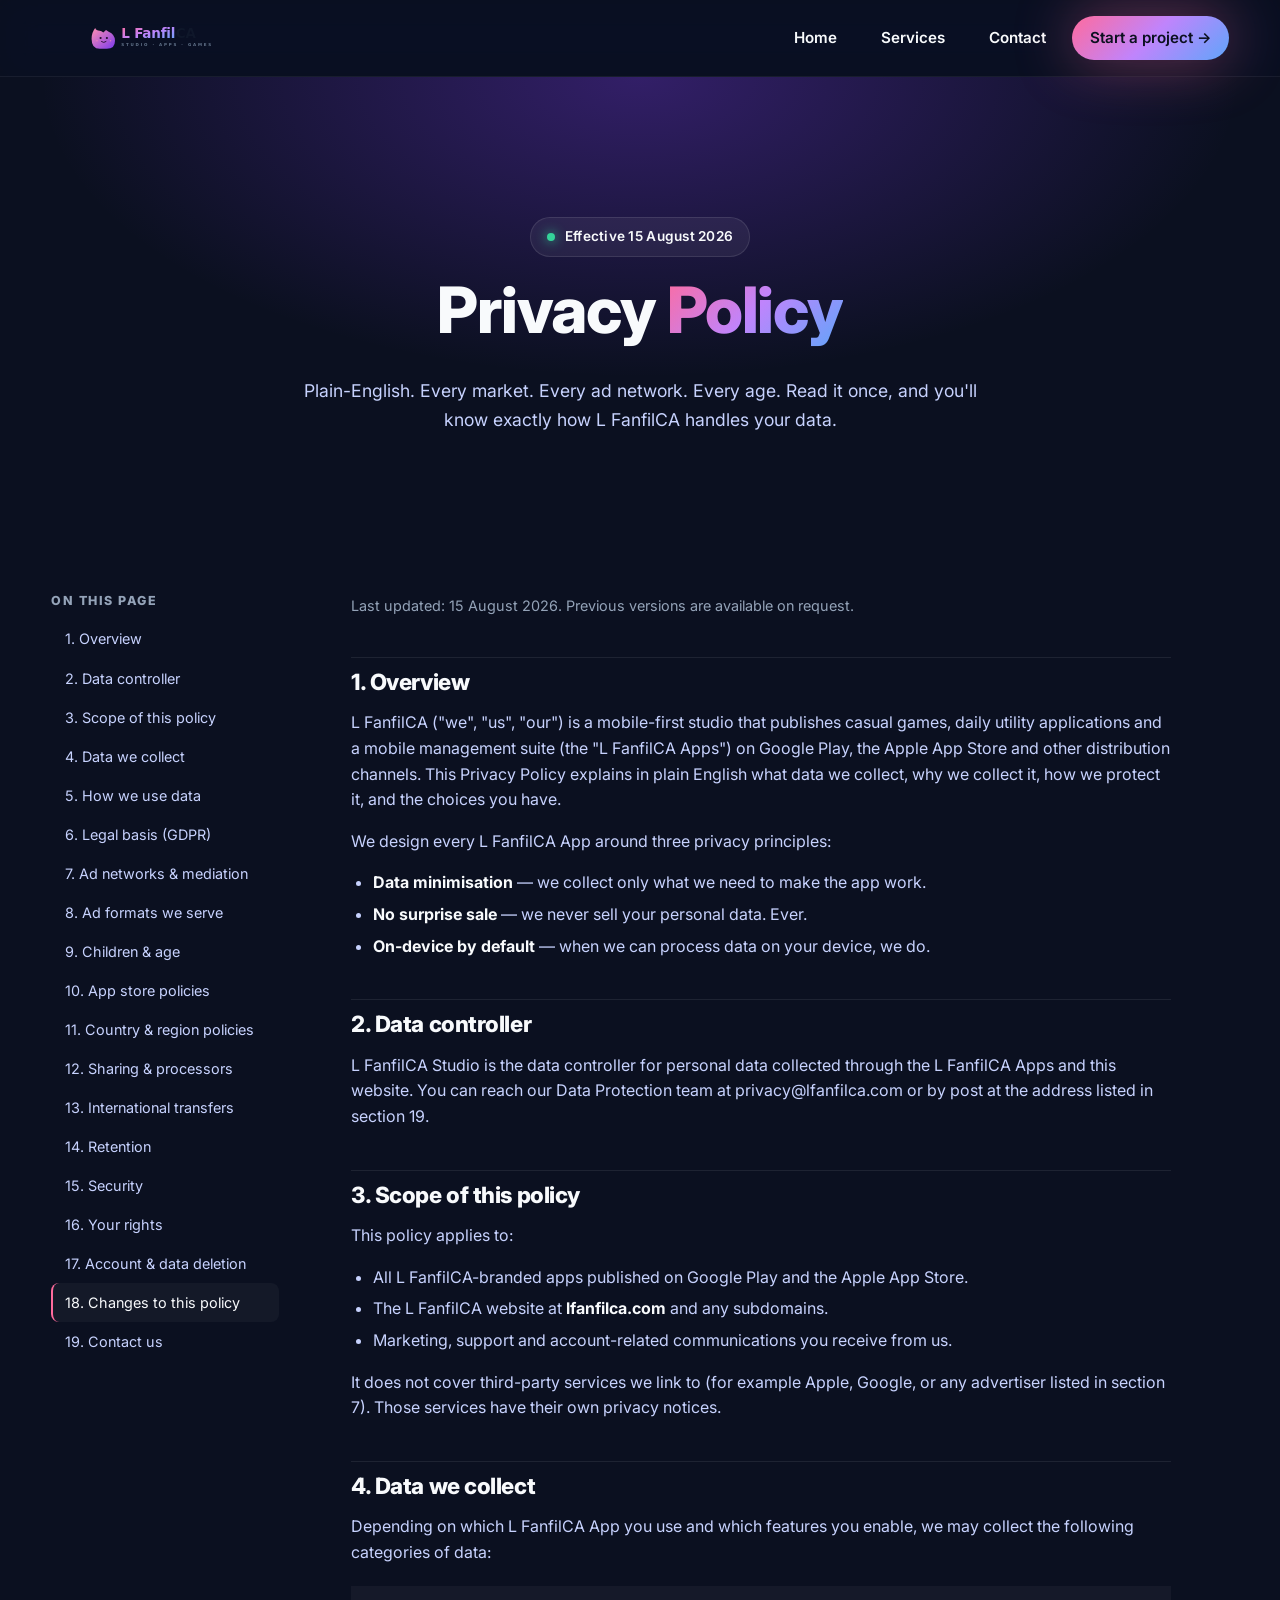
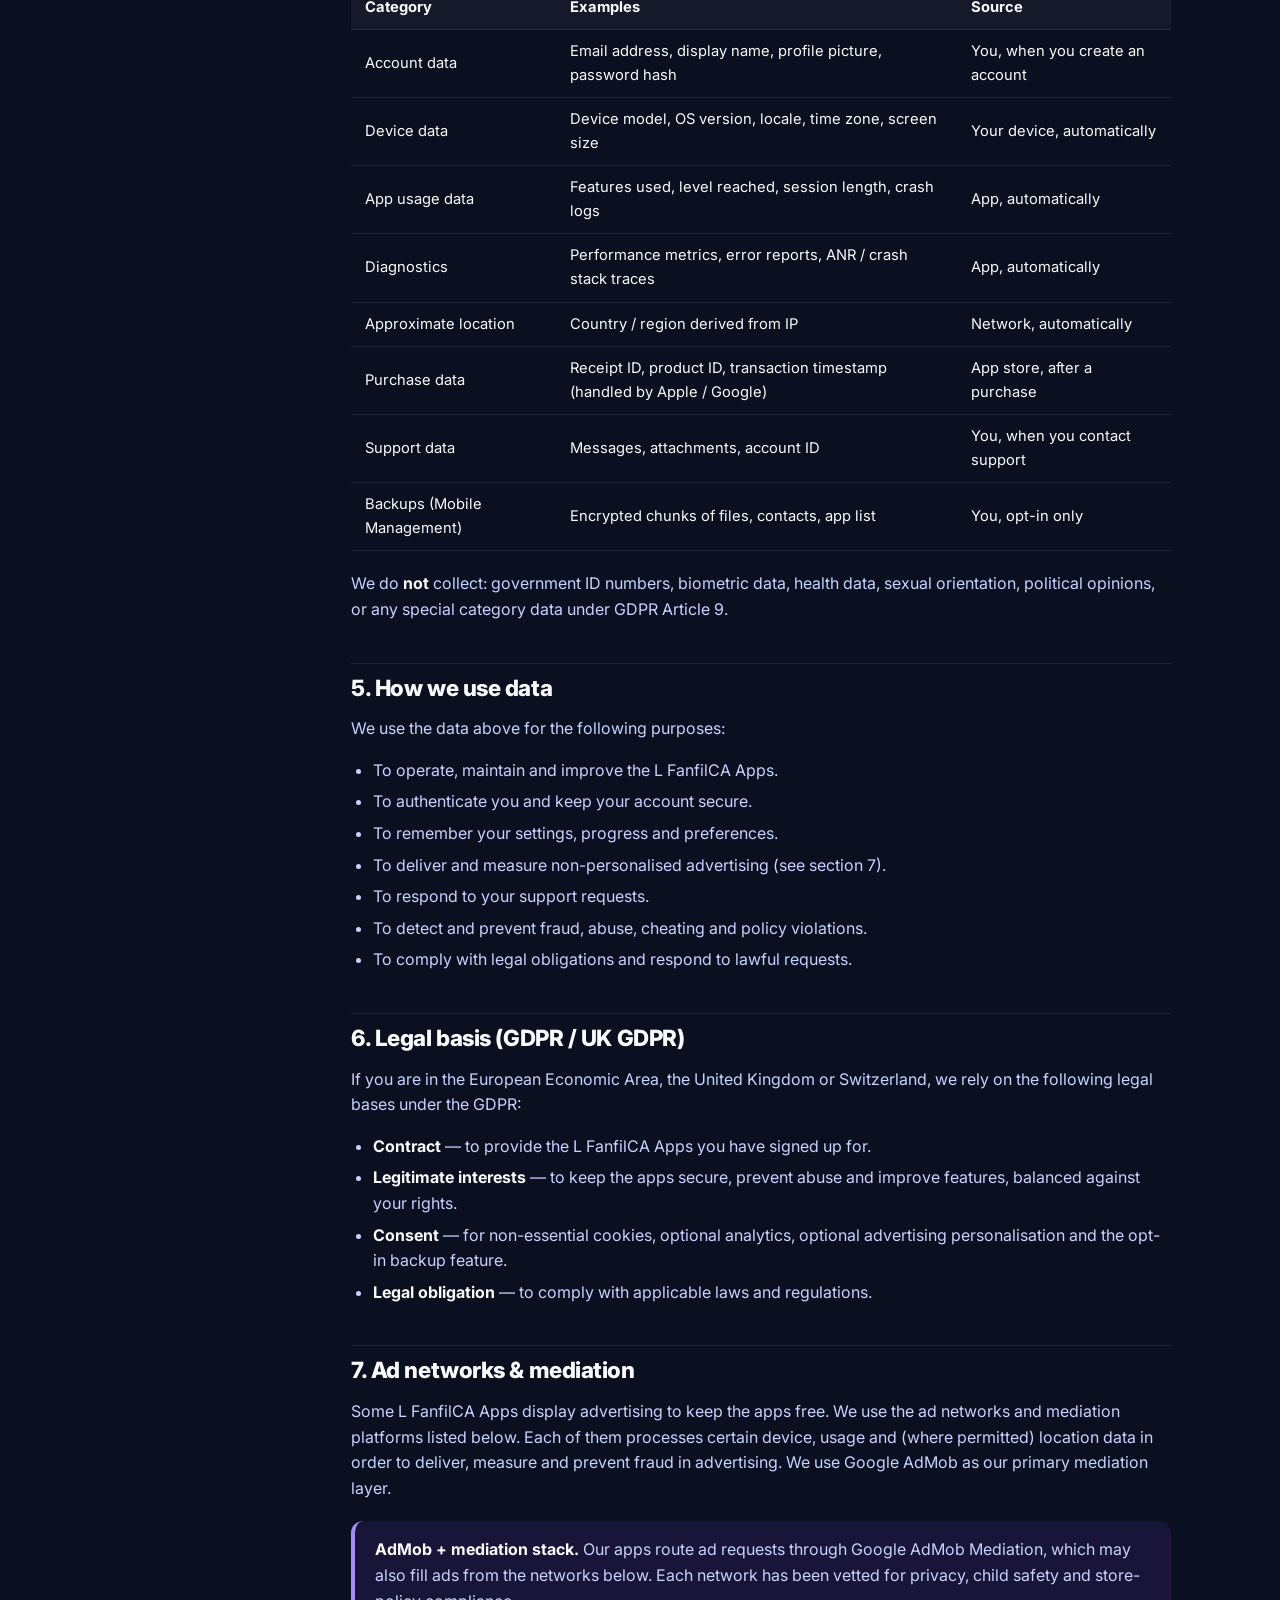
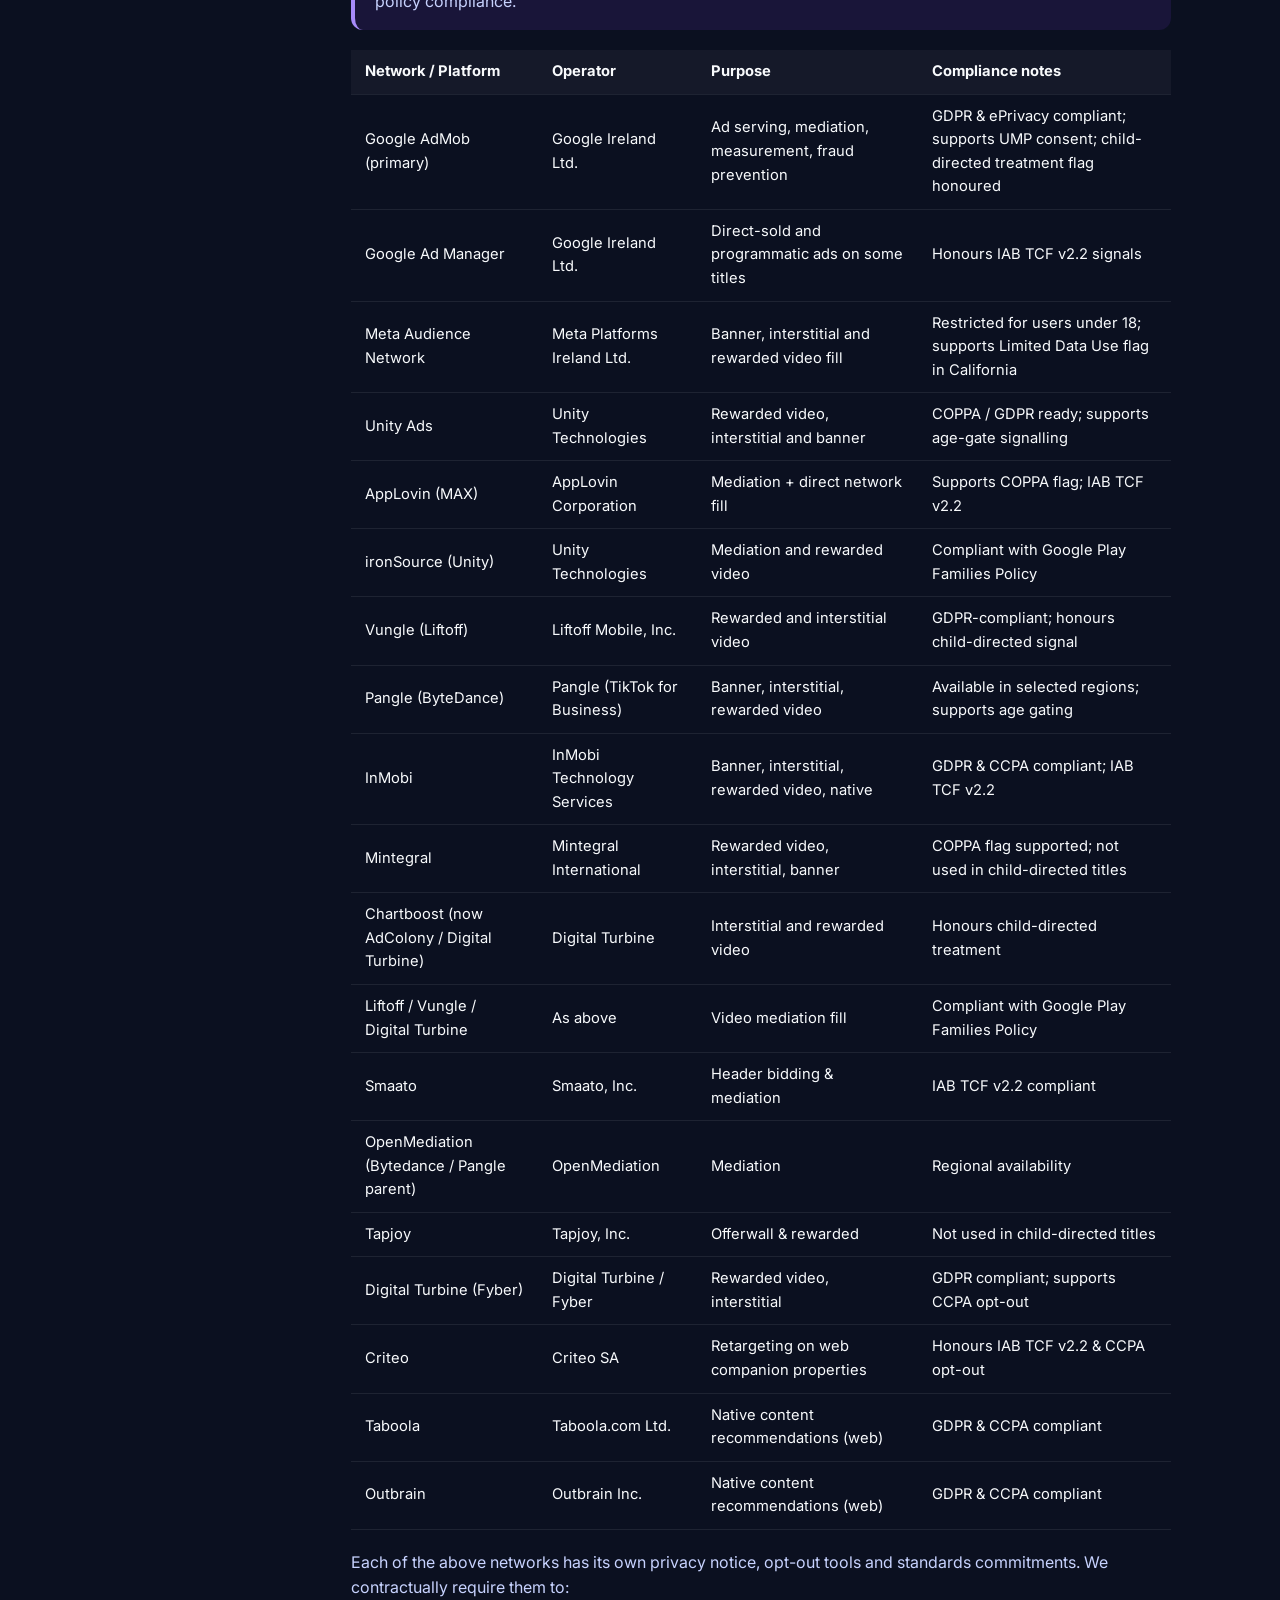
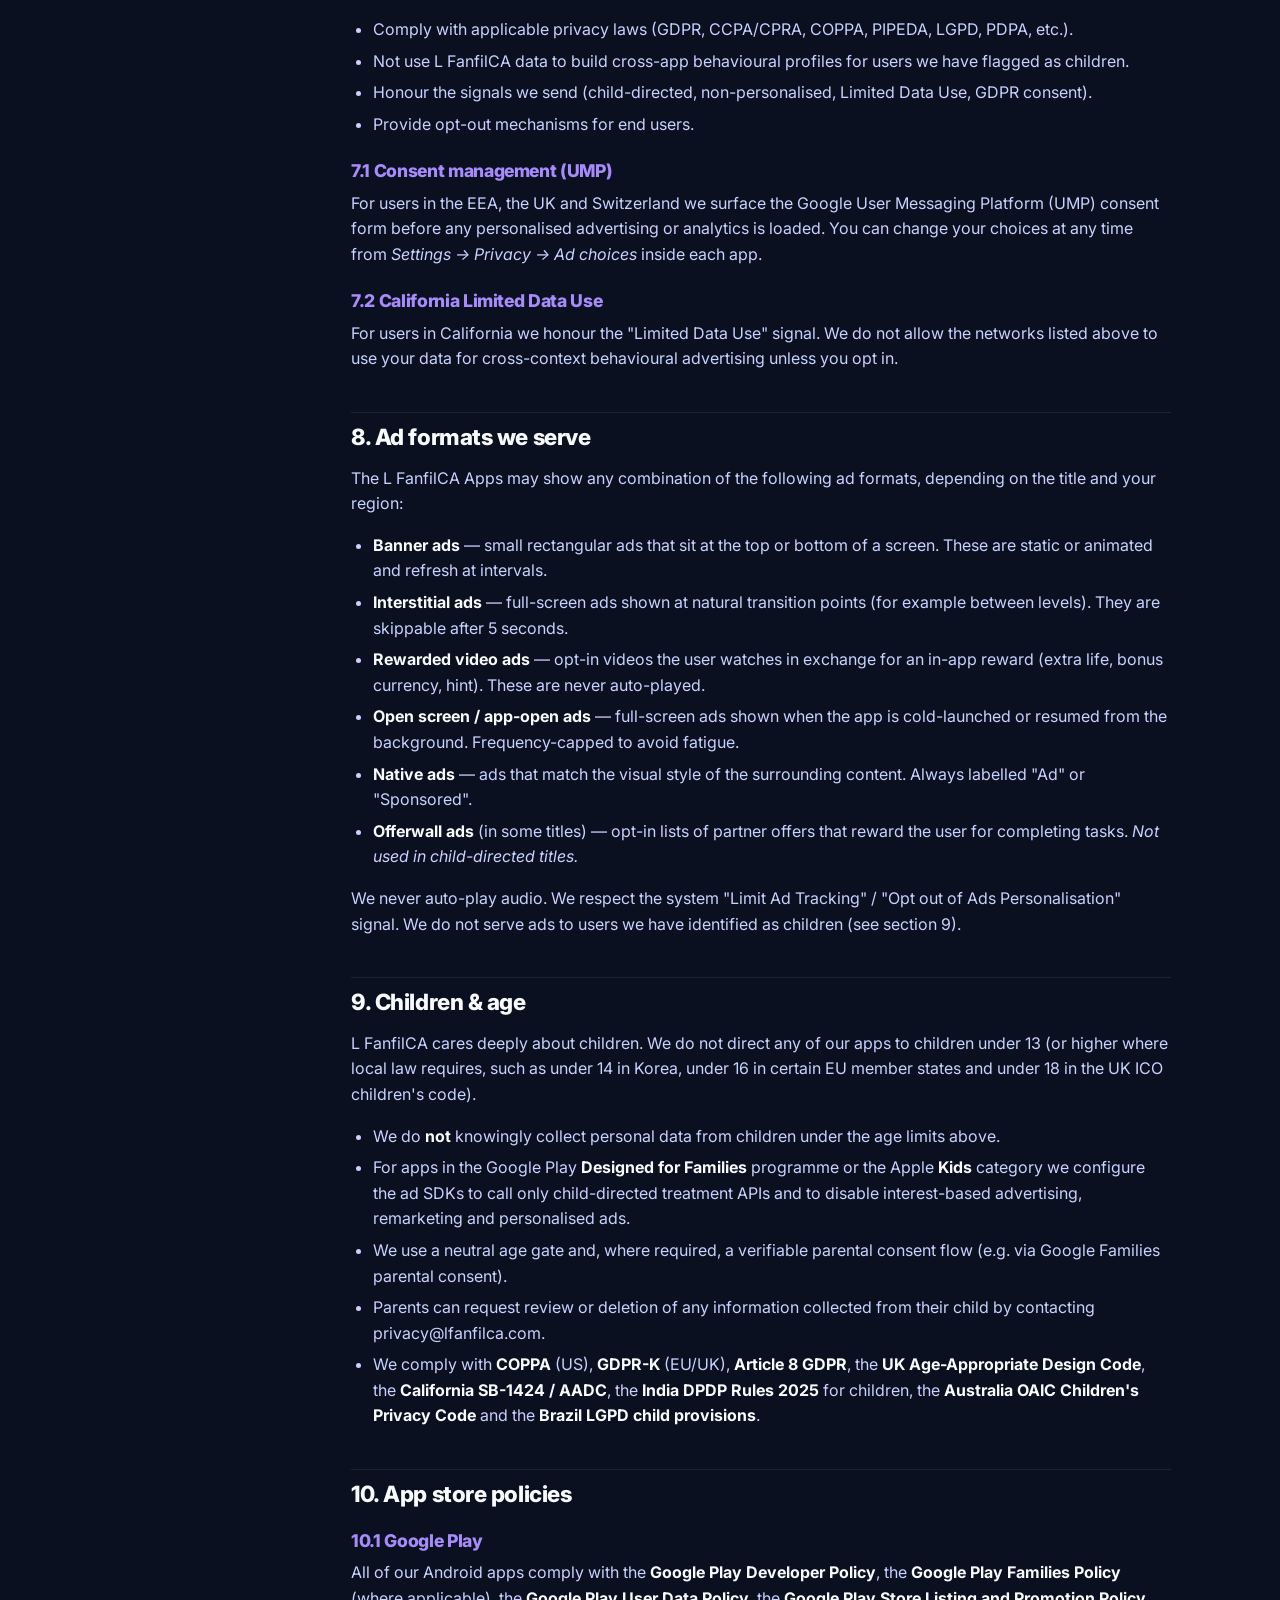
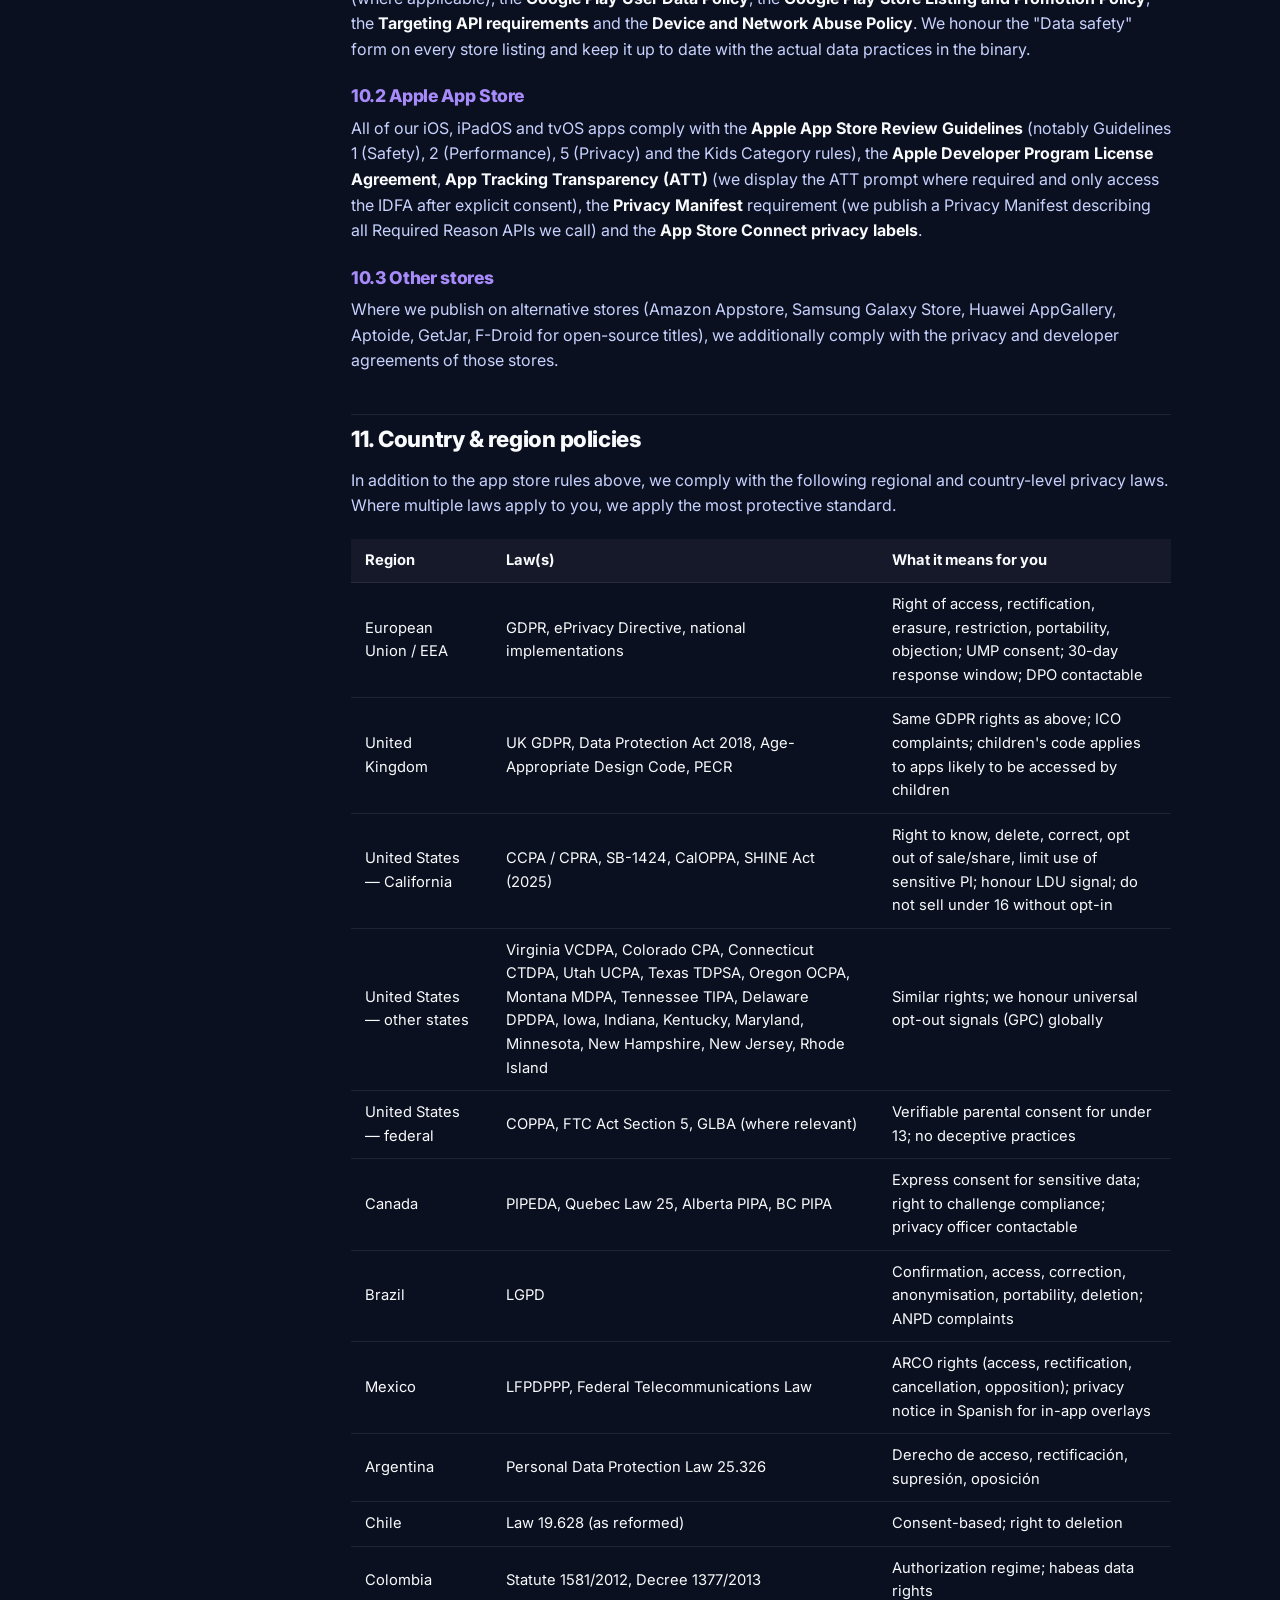
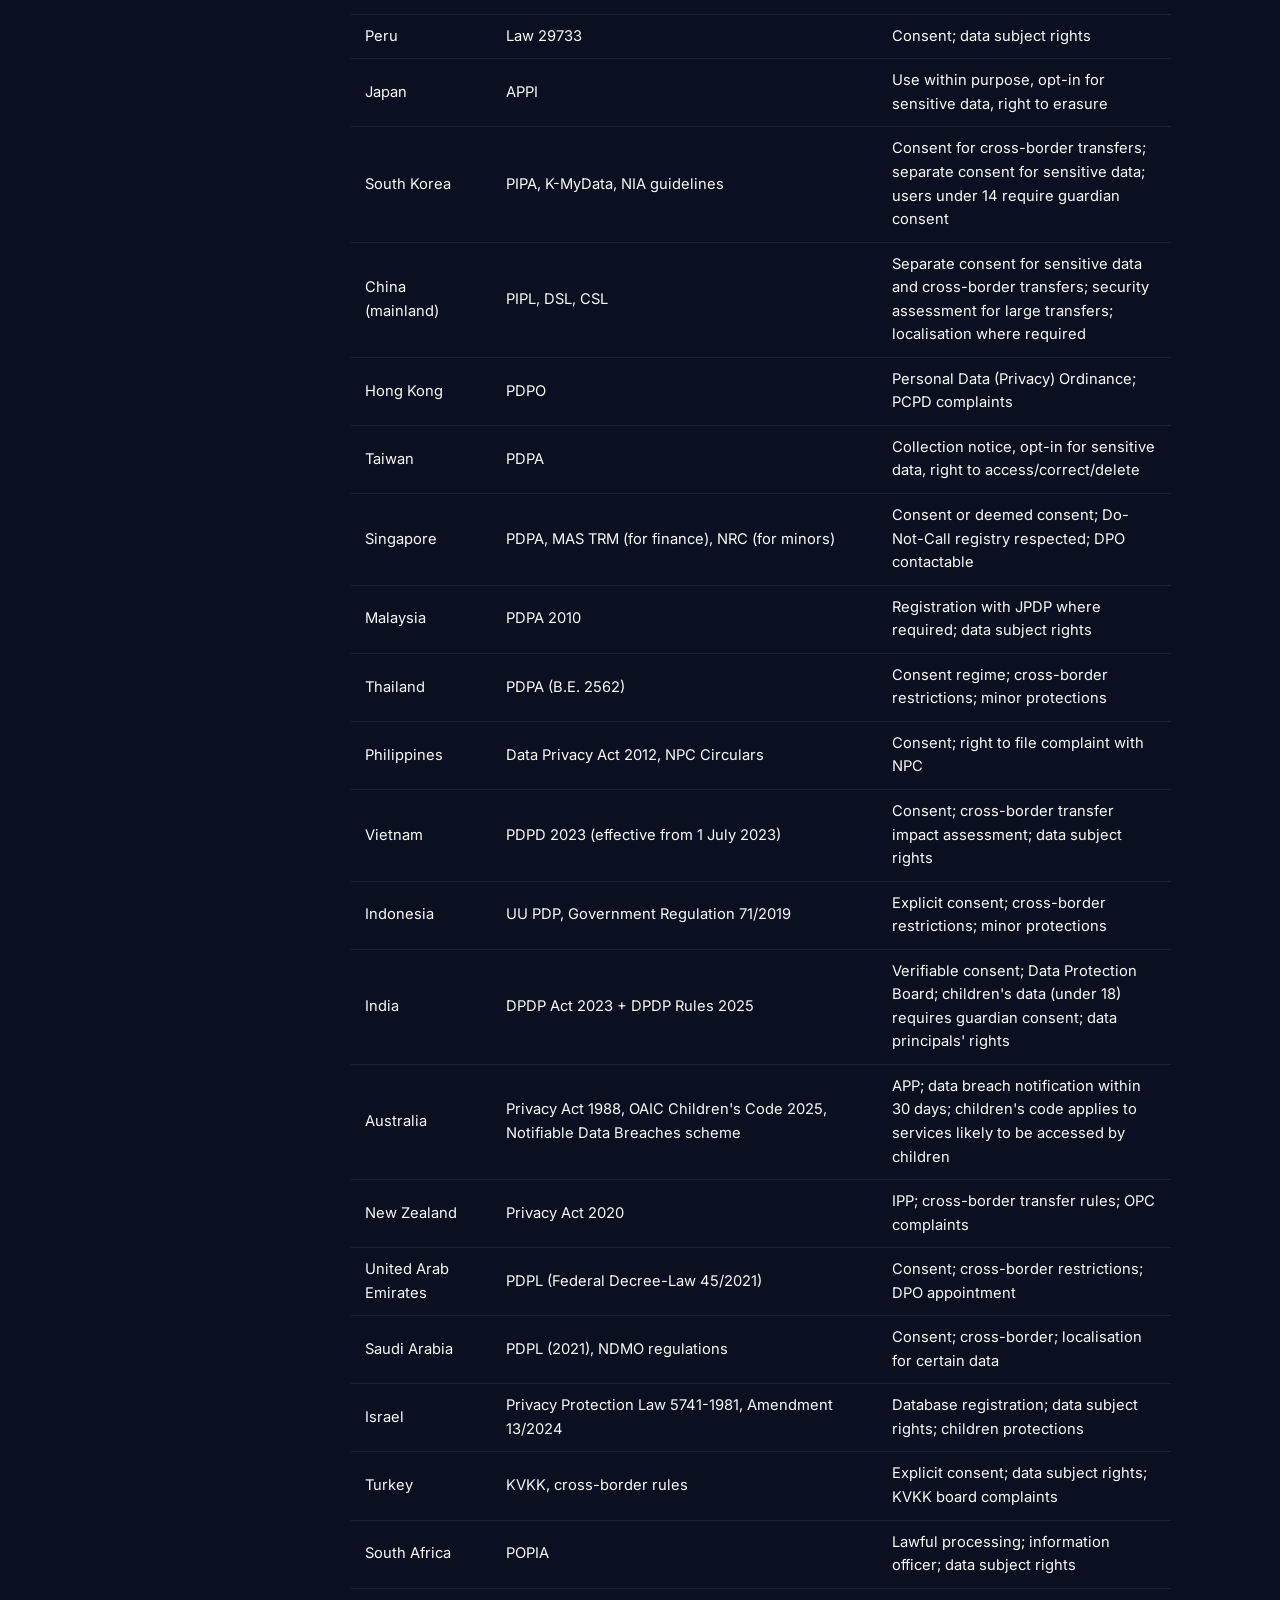
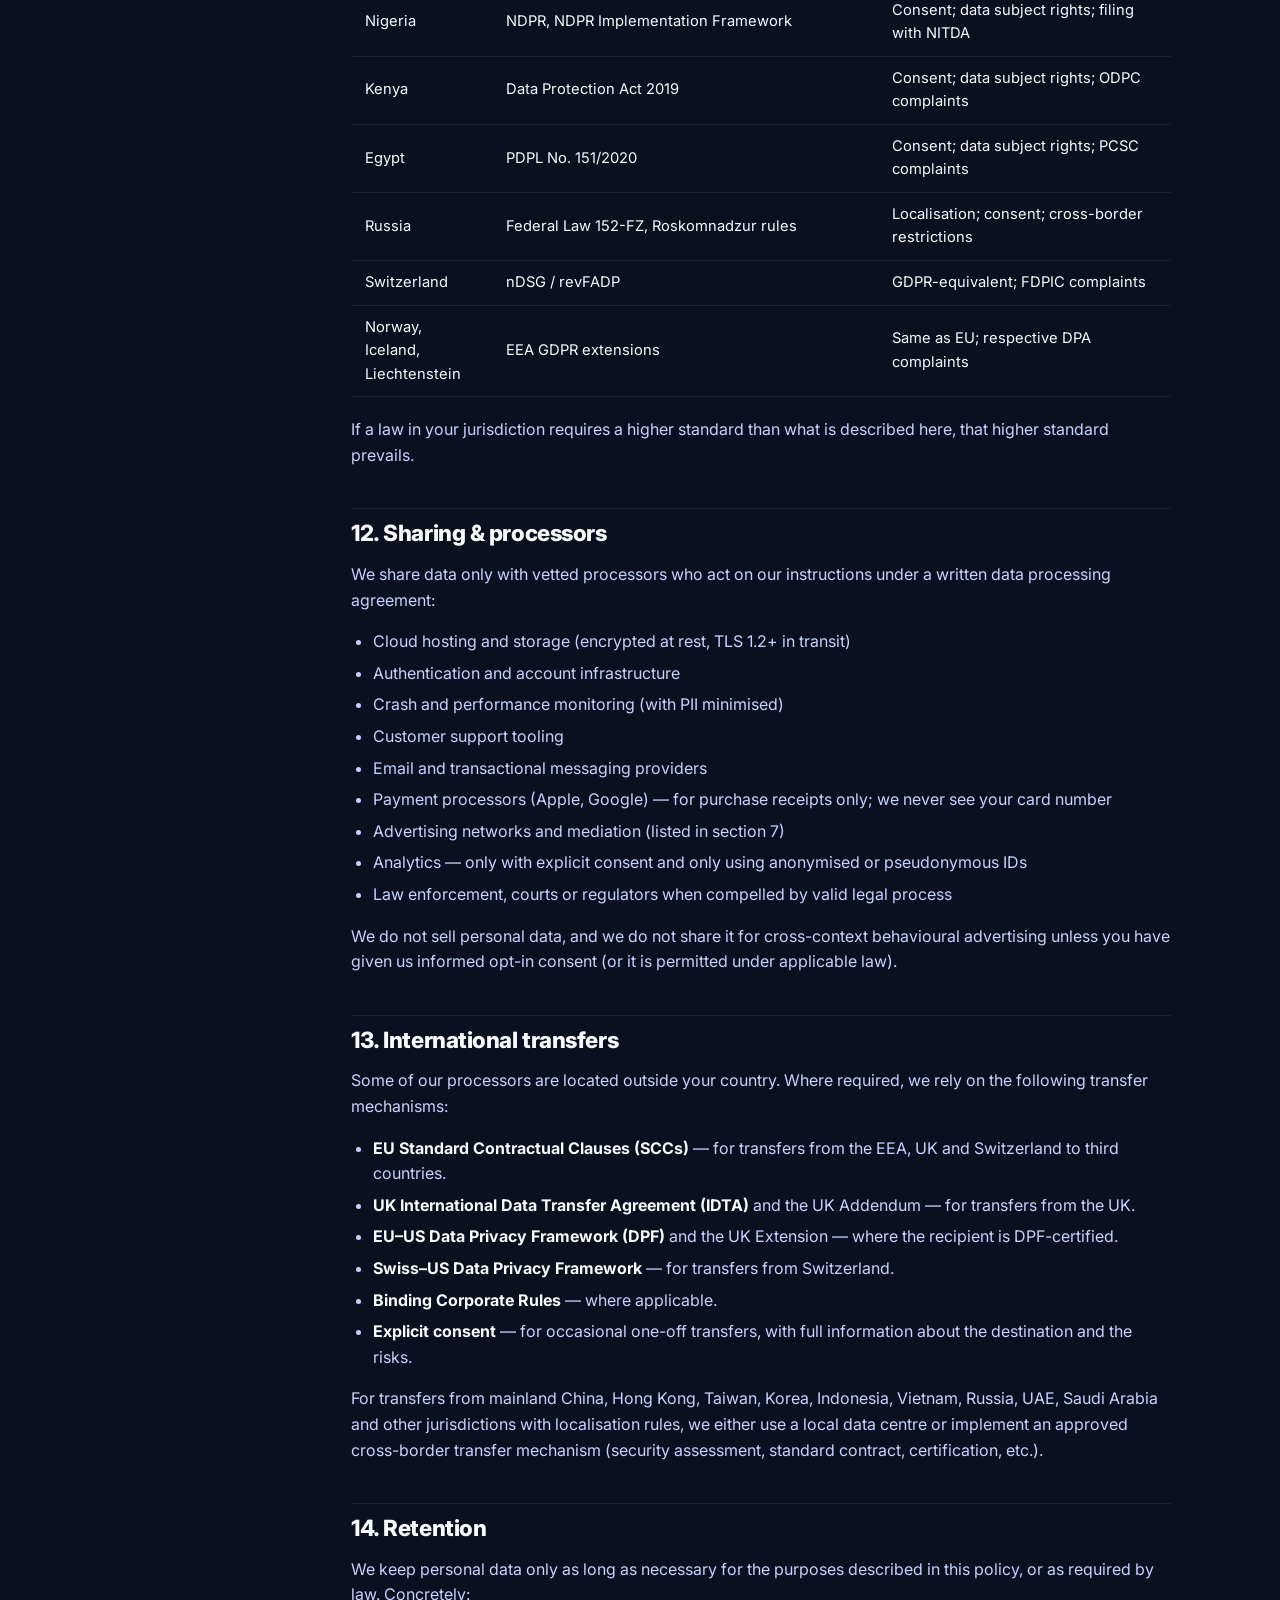
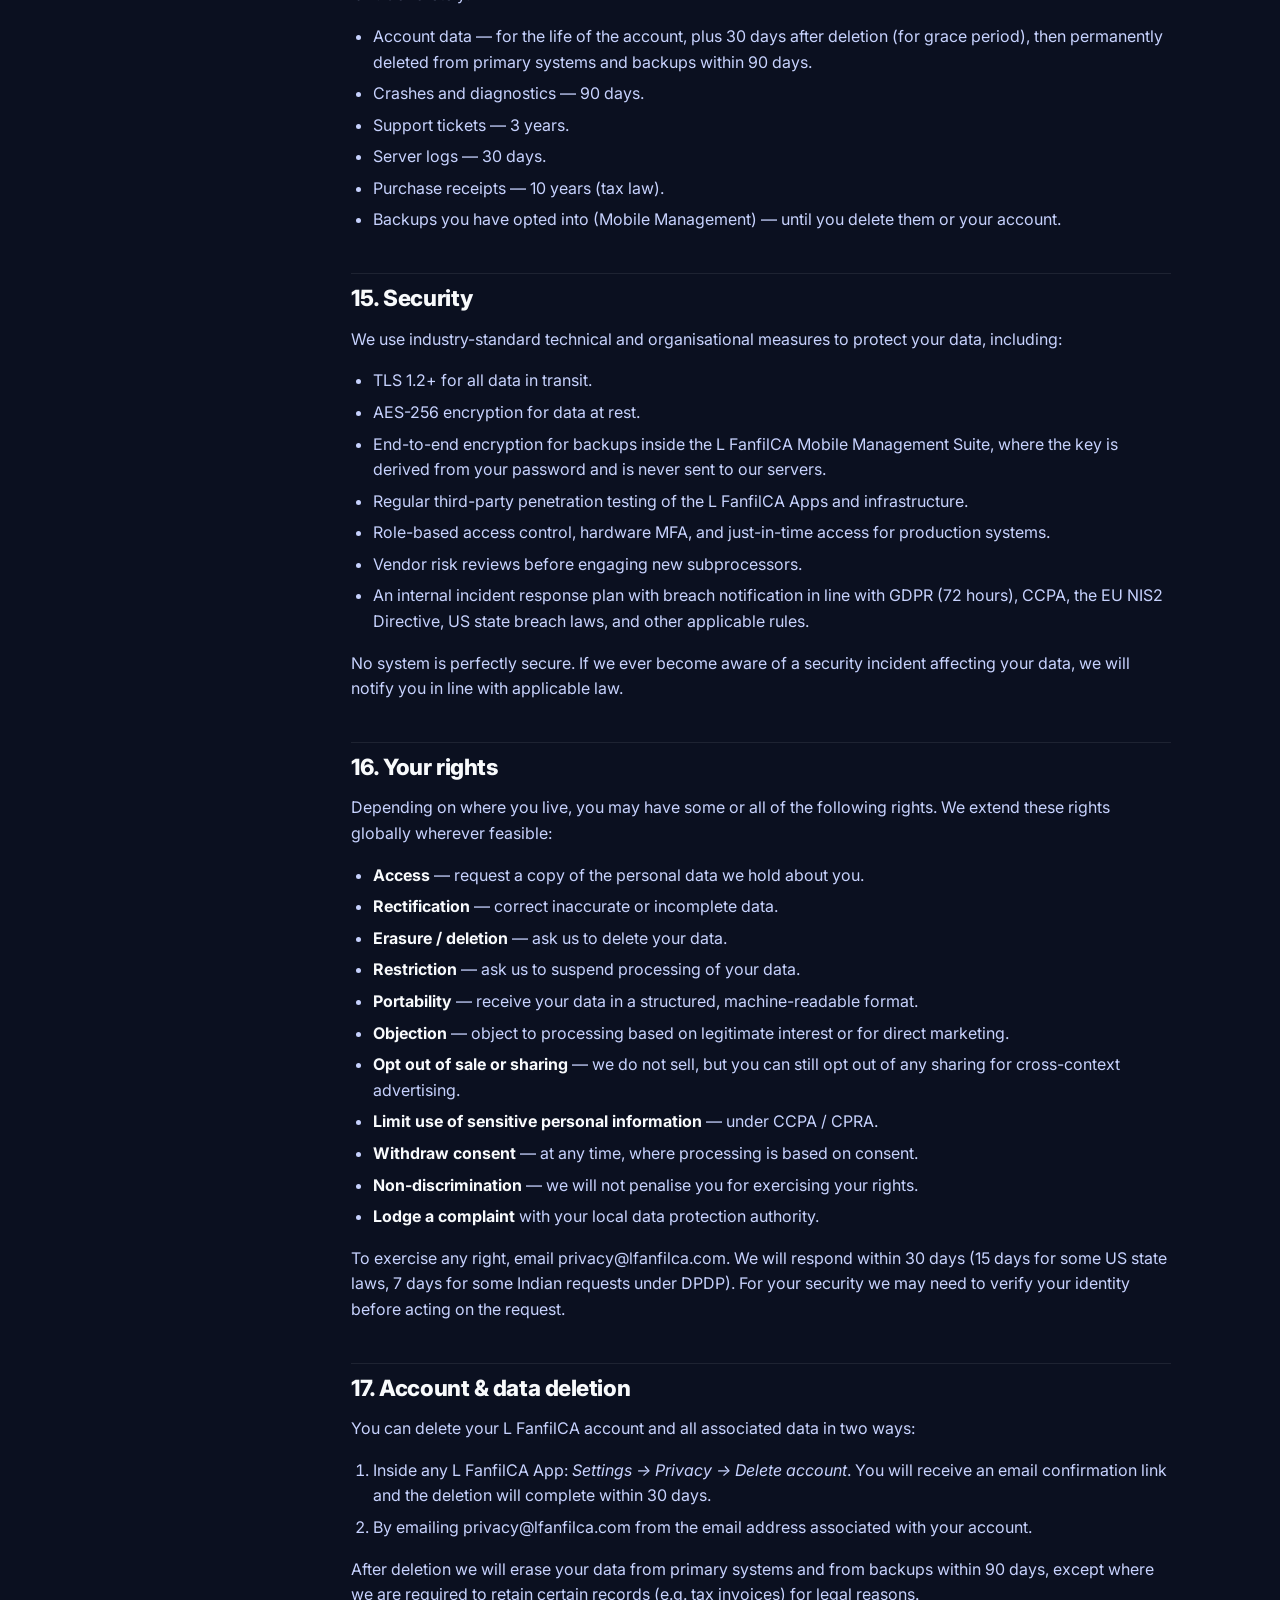
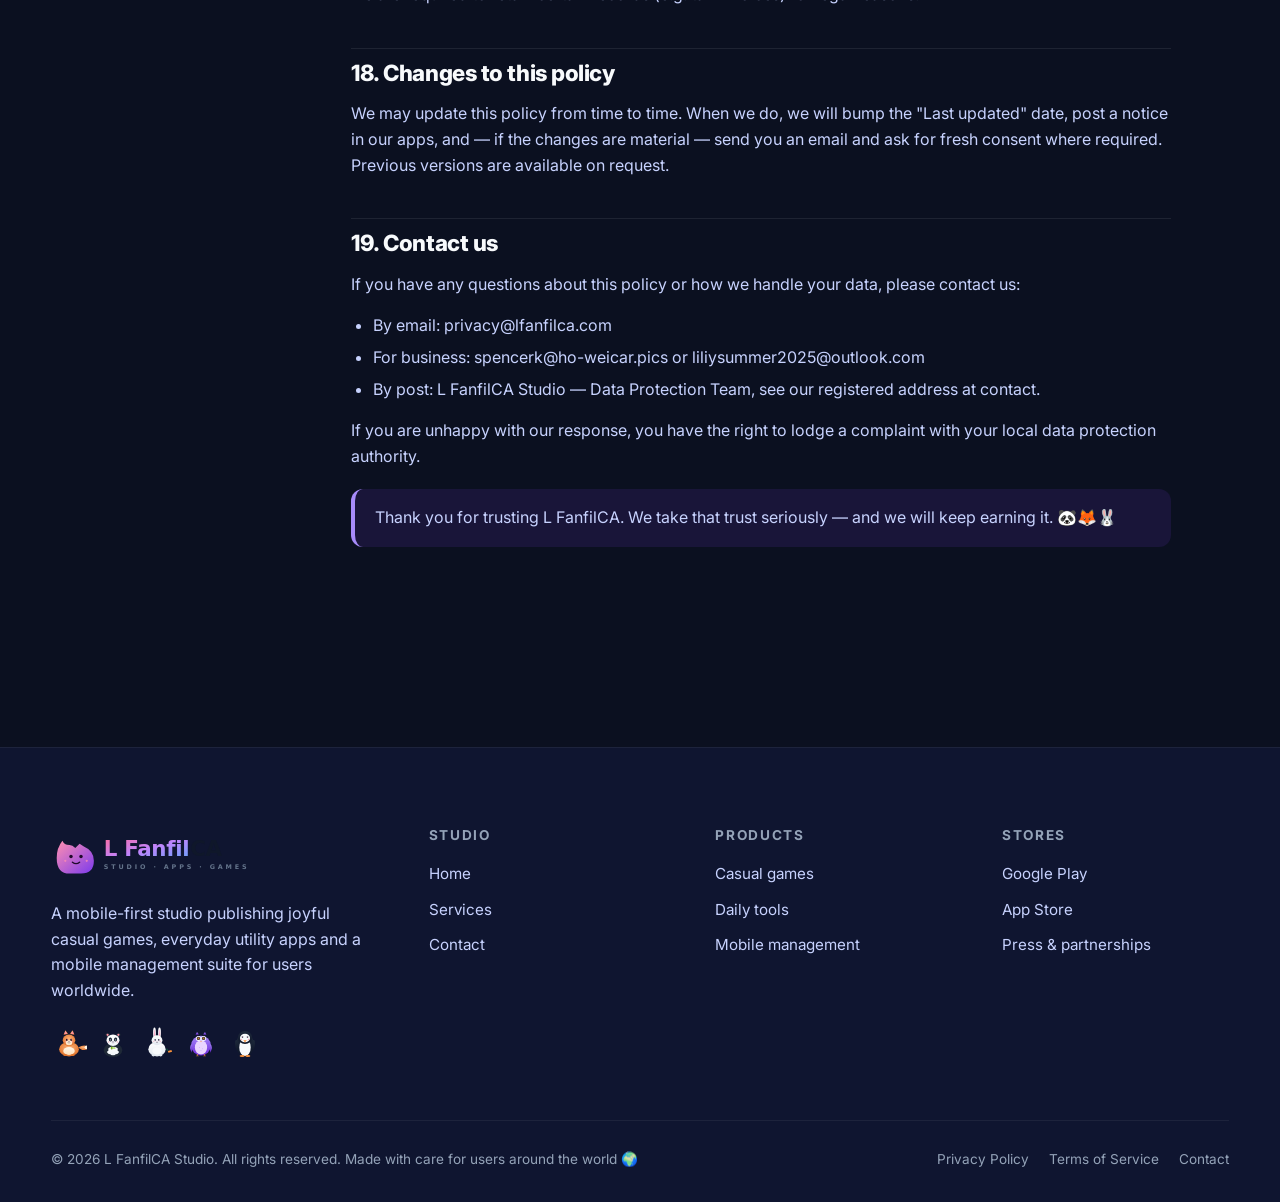
==== commit a65a0dd0: "Update privacy.html" ====
--- a/privacy.html
+++ b/privacy.html
@@ -349,7 +349,7 @@
         <p>If you have any questions about this policy or how we handle your data, please contact us:</p>
         <ul>
           <li>By email: <a href="mailto:privacy@lfanfilca.com">privacy@lfanfilca.com</a></li>
-          <li>For business: <a href="mailto:spencerk@ho-weicar.pics">spencerk@ho-weicar.pics</a></li>
+          <li>For business: <a href="mailto:spencerk@ho-weicar.pics">spencerk@ho-weicar.pics</a> or <a href="mailto:liliysummer2025@outlook.com">liliysummer2025@outlook.com</a></li>
           <li>By post: L FanfilCA Studio — Data Protection Team, see our registered address at <a href="contact.html">contact</a>.</li>
         </ul>
         <p>If you are unhappy with our response, you have the right to lodge a complaint with your local data protection authority.</p>
